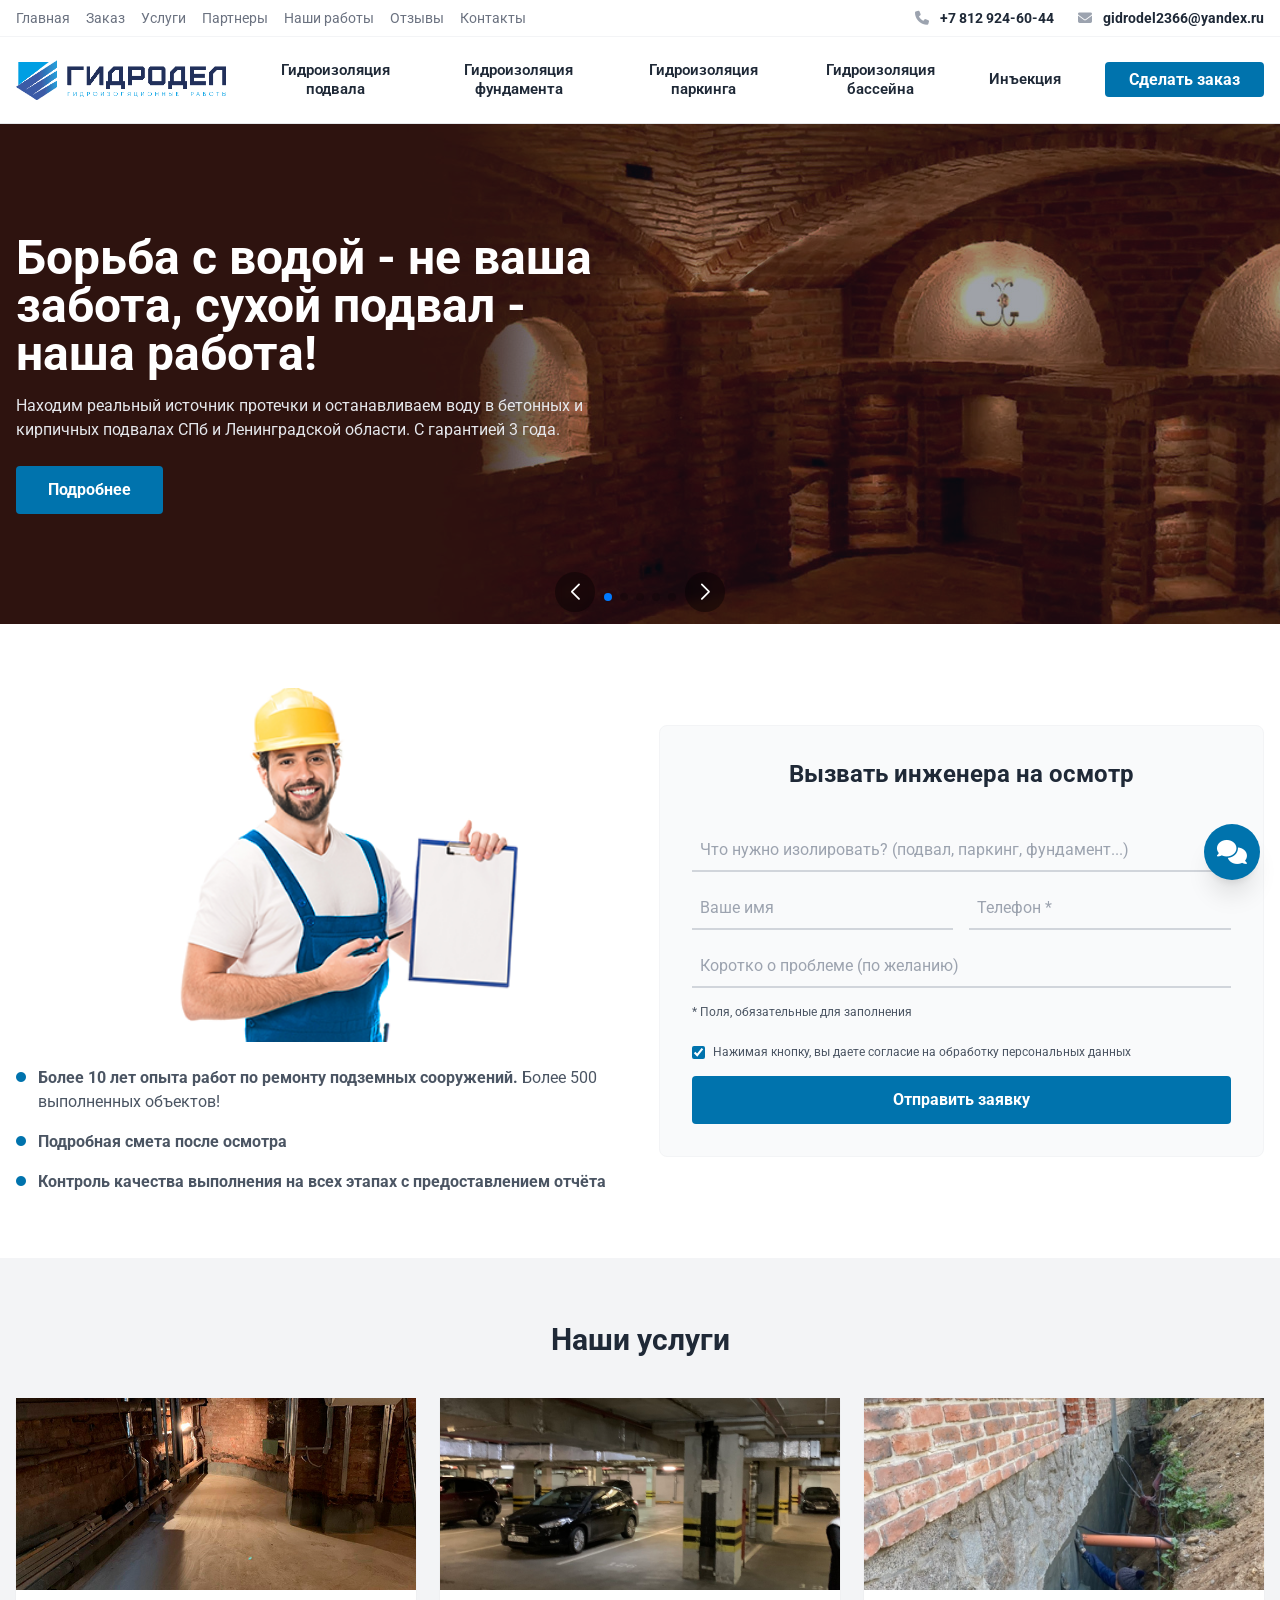
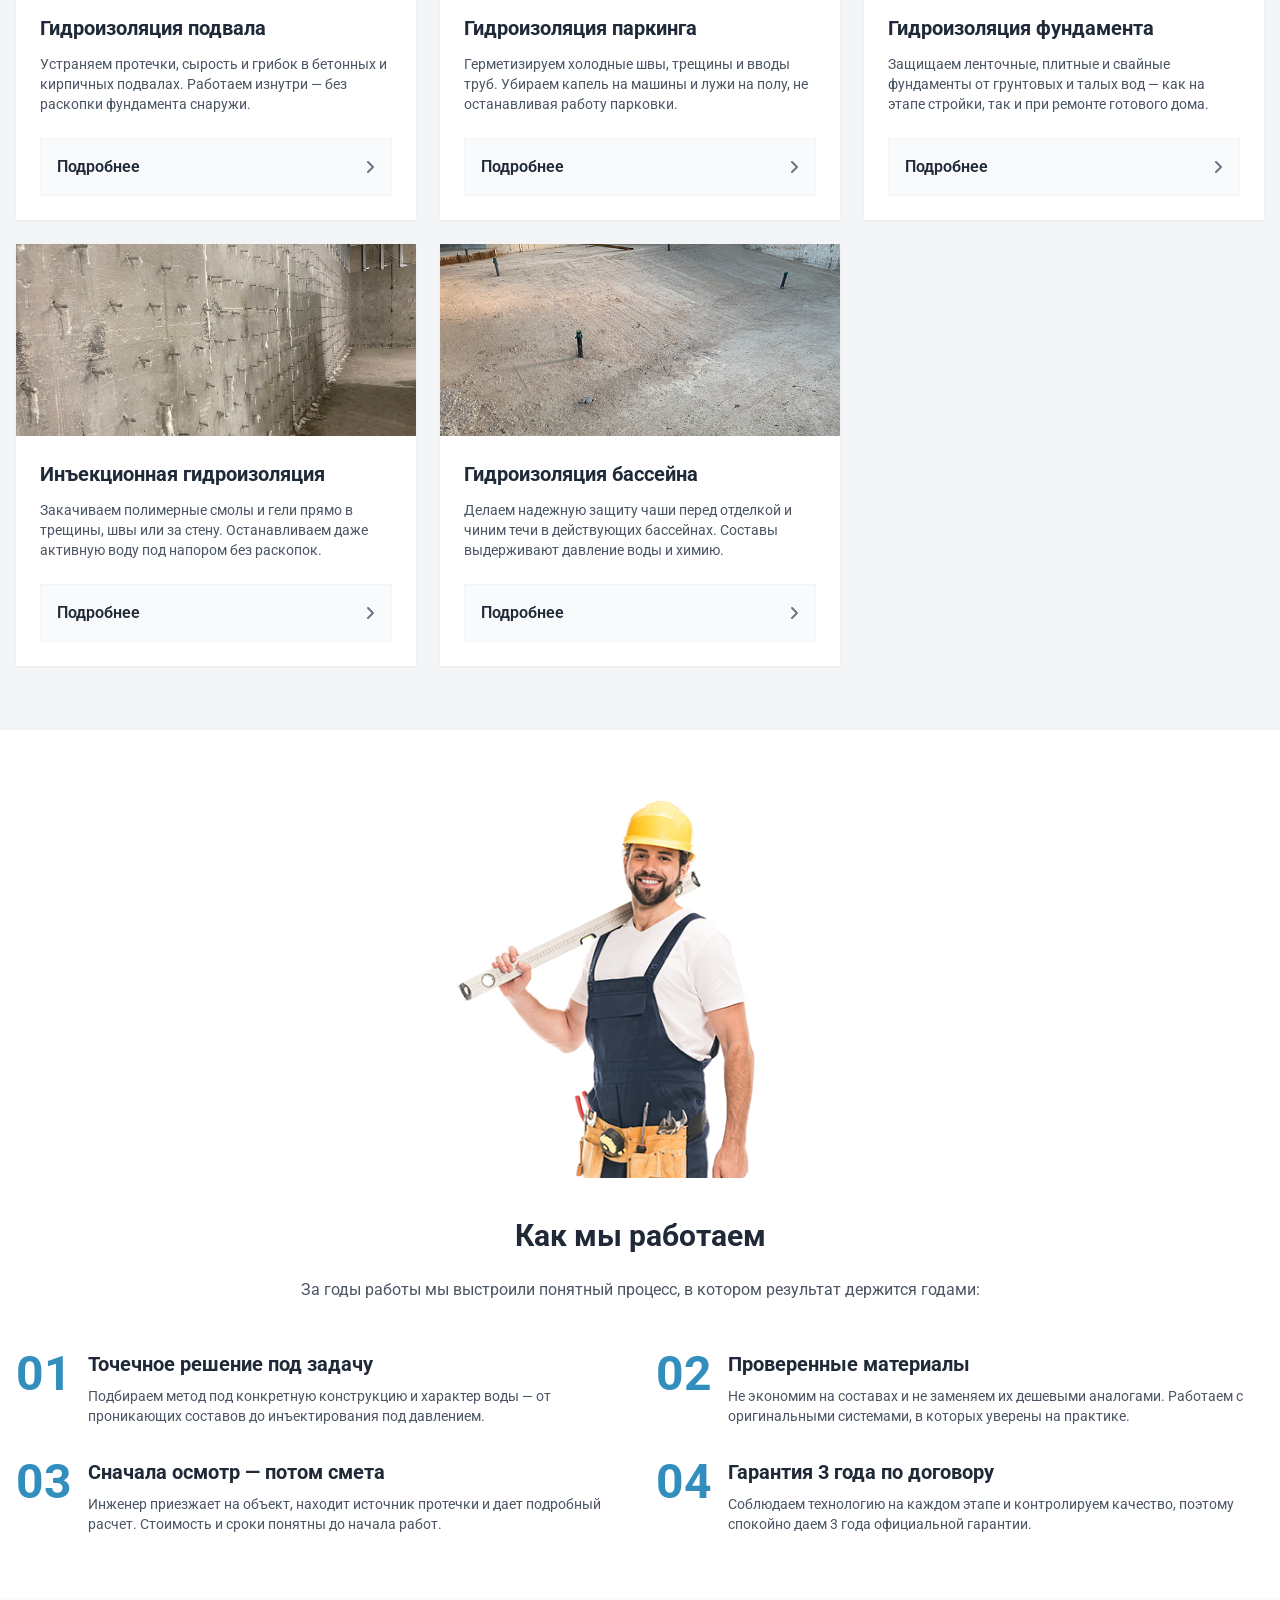
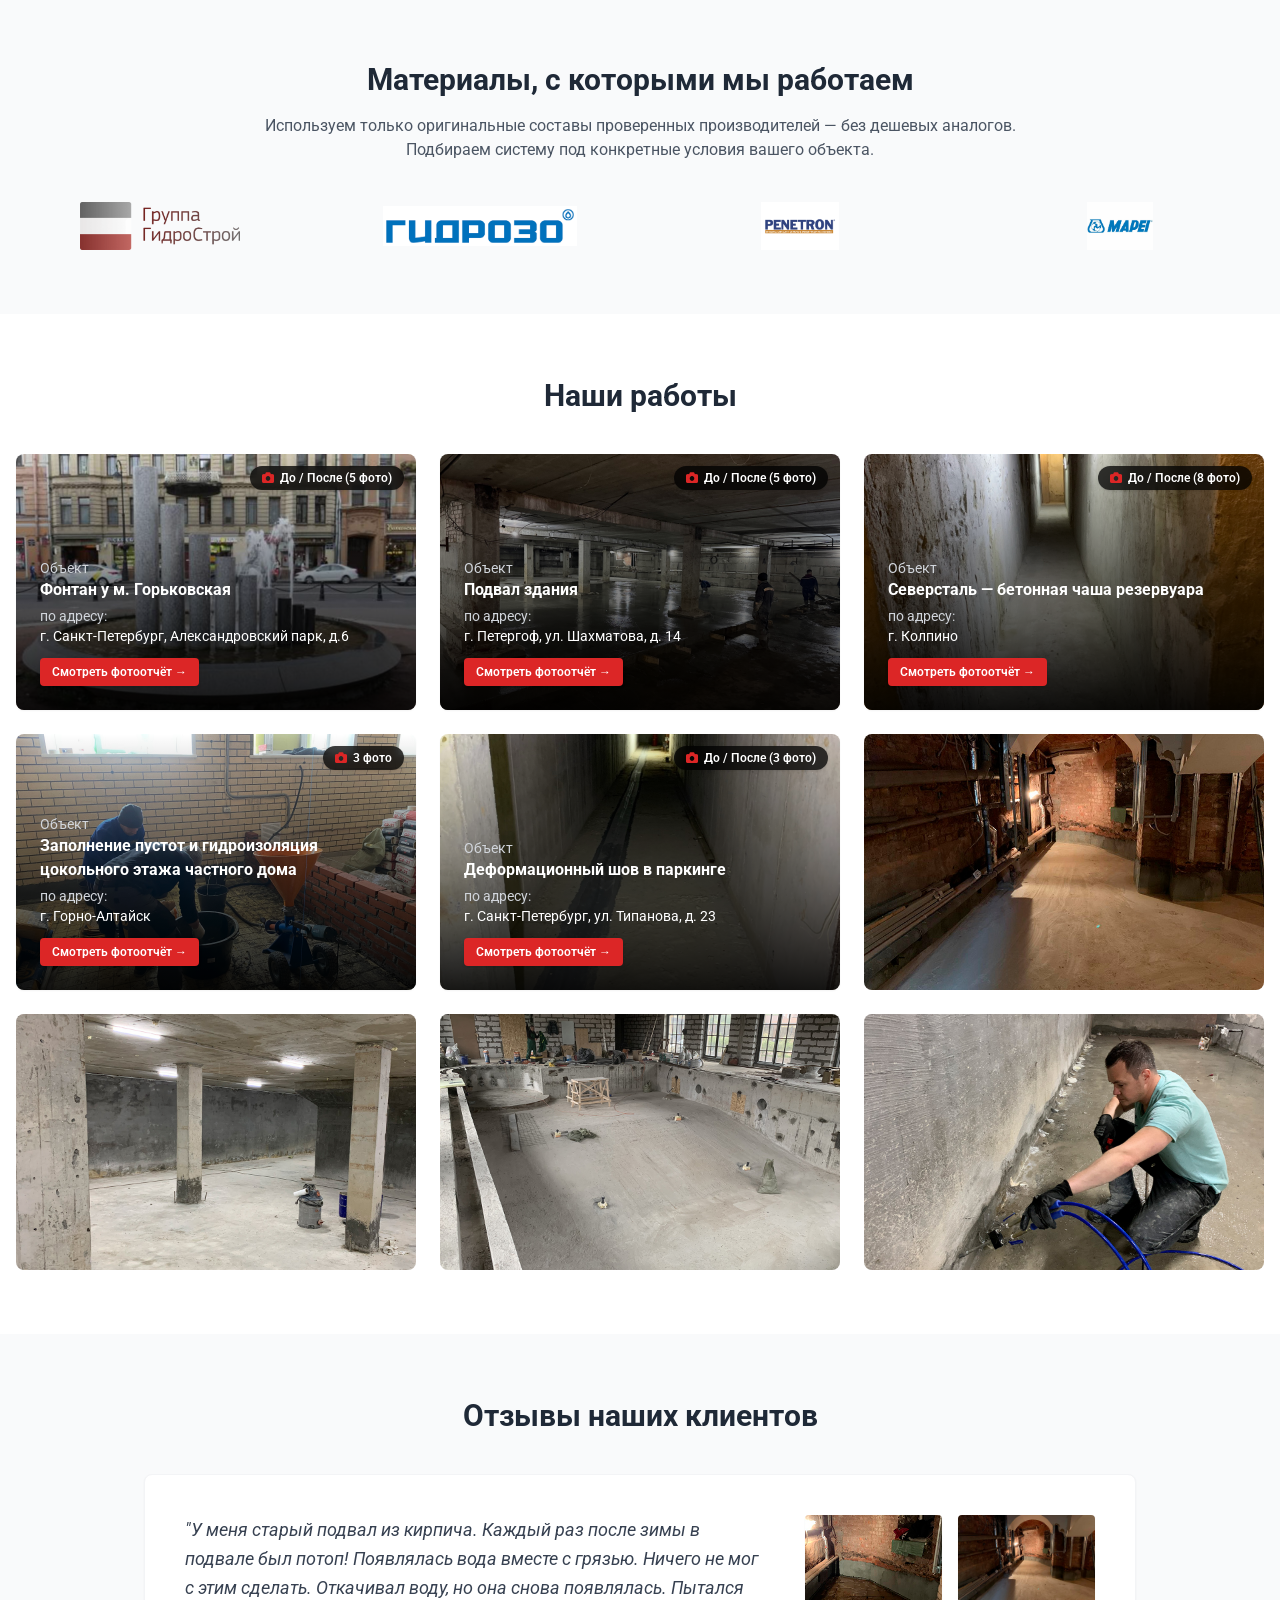
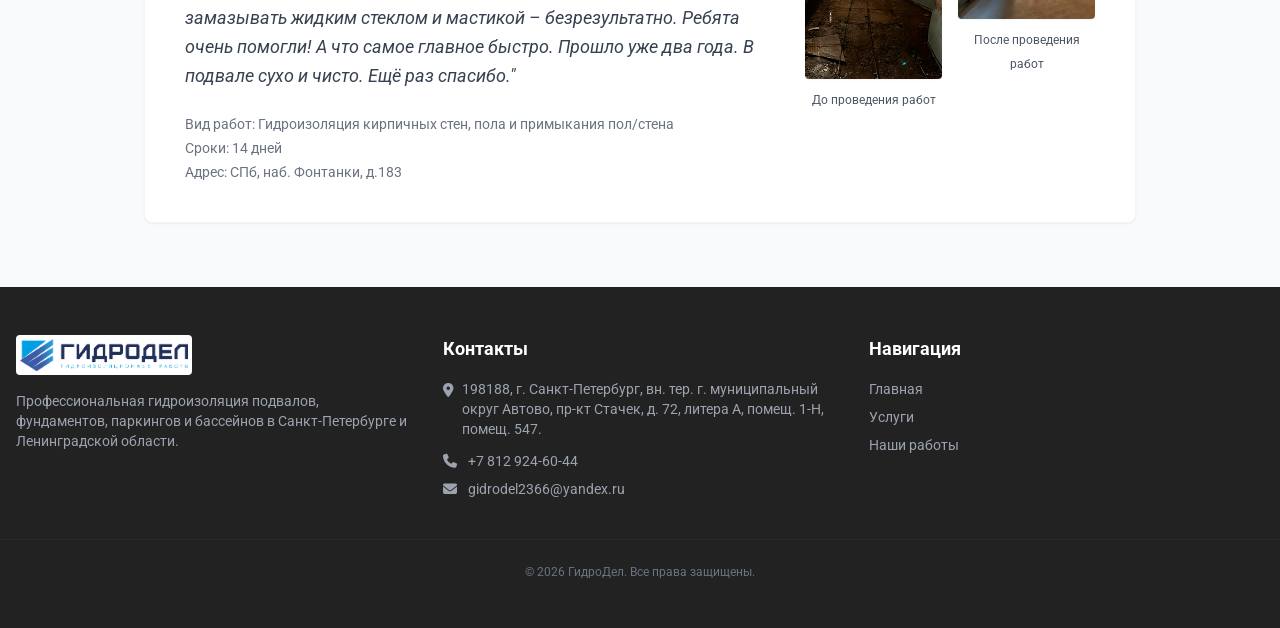
==== index.html @ 9df62751 "Добавлена плавающая кнопка связи (Позвонить, Telegram, MAX) на все страницы" ====
<!DOCTYPE html>
<html lang="ru" class="scroll-smooth">
<head>
<meta charset="UTF-8">
<meta name="viewport" content="width=device-width, initial-scale=1.0">
<title>Гидроизоляция подвала, бассейна, фундамента, паркинга в СПб | ГидроДел</title>
<meta name="description" content="Профессиональная гидроизоляция в Санкт-Петербурге и Ленинградской области: подвалы, фундамент, паркинг, бассейны, инъектирование. Гарантия 3 года. Выезд инженера на объект. Звоните: +7 812 924-60-44">
<link rel="canonical" href="https://gidrodel.ru/">
<meta property="og:type" content="website">
<meta property="og:locale" content="ru_RU">
<meta property="og:site_name" content="ГидроДел">
<meta property="og:title" content="Гидроизоляция в Санкт-Петербурге и ЛО | ГидроДел">
<meta property="og:description" content="Гидроизоляция подвалов, фундаментов, паркингов и бассейнов в СПб и ЛО. Гарантия 3 года. Выезд инженера на объект.">
<meta property="og:url" content="https://gidrodel.ru/">
<meta property="og:image" content="https://gidrodel.ru/img/banner1.jpg">
<link rel="icon" type="image/png" href="img/imglogo.png">
<link rel="preconnect" href="https://fonts.googleapis.com">
<link rel="preconnect" href="https://fonts.gstatic.com" crossorigin>
<link href="https://fonts.googleapis.com/css2?family=Roboto:wght@300;400;500;700&display=swap" rel="stylesheet" media="print" onload="this.media='all'">
<link rel="stylesheet" href="https://cdnjs.cloudflare.com/ajax/libs/font-awesome/6.4.0/css/all.min.css" media="print" onload="this.media='all'">
<link rel="stylesheet" href="https://cdn.jsdelivr.net/npm/swiper@11/swiper-bundle.min.css" media="print" onload="this.media='all'">
<noscript>
<link href="https://fonts.googleapis.com/css2?family=Roboto:wght@300;400;500;700&display=swap" rel="stylesheet">
<link rel="stylesheet" href="https://cdnjs.cloudflare.com/ajax/libs/font-awesome/6.4.0/css/all.min.css">
<link rel="stylesheet" href="https://cdn.jsdelivr.net/npm/swiper@11/swiper-bundle.min.css">
</noscript>
<link rel="stylesheet" href="tailwind.min.css">
<link rel="stylesheet" href="style.css">
<script type="application/ld+json">
{
  "@context": "https://schema.org",
  "@type": "HomeAndConstructionBusiness",
  "name": "ГидроДел",
  "url": "https://gidrodel.ru/",
  "logo": "https://gidrodel.ru/img/imglogo.png",
  "image": "https://gidrodel.ru/img/banner1.jpg",
  "telephone": "+78129246044",
  "email": "gidrodel2366@yandex.ru",
  "priceRange": "от 990 ₽/пог.м",
  "address": {
    "@type": "PostalAddress",
    "postalCode": "198188",
    "addressLocality": "Санкт-Петербург",
    "streetAddress": "пр-кт Стачек, д. 72, литера А, помещ. 1-Н, помещ. 547",
    "addressCountry": "RU"
  },
  "areaServed": ["Санкт-Петербург", "Ленинградская область"]
}
</script>
</head>
<body class="font-sans text-gray-800 bg-white">
<!-- ШАПКА -->
<header class="bg-white border-b border-gray-200 hidden md:block">
<div class="max-w-7xl mx-auto px-4 py-2 flex justify-between items-center text-sm border-b border-gray-100">
<nav class="flex gap-4 text-gray-500">
<a href="#s1" class="hover:text-brand-blue">Главная</a>
<a href="#s2" class="hover:text-brand-blue">Заказ</a>
<a href="#s3" class="hover:text-brand-blue">Услуги</a>
<a href="#s6" class="hover:text-brand-blue">Партнеры</a>
<a href="#s7" class="hover:text-brand-blue">Наши работы</a>
<a href="#s8" class="hover:text-brand-blue">Отзывы</a>
<a href="#contacts" class="hover:text-brand-blue">Контакты</a>
</nav>
<div class="flex gap-6 items-center whitespace-nowrap">
<a href="tel:+78129246044" class="font-bold hover:text-brand-blue"><i class="fa-solid fa-phone text-gray-400 mr-2"></i> +7 812 924-60-44</a>
<a href="mailto:gidrodel2366@yandex.ru" class="font-bold text-gray-800 hover:text-brand-blue"><i class="fa-solid fa-envelope text-gray-400 mr-2"></i> gidrodel2366@yandex.ru</a>
</div>
</div>
<!-- Нижняя часть шапки (Логотип + Меню + Кнопка) -->
<div class="max-w-7xl mx-auto px-4 py-4 flex justify-between items-center gap-4">
<!-- Логотип -->
<a href="index.html" class="flex-shrink-0"><img src="img/imglogo.png" alt="ГидроДел" width="825" height="157" class="h-10 w-auto"></a>
<!-- Меню услуг -->
<div class="flex items-center justify-center gap-2 lg:gap-4 flex-grow px-4">
<a href="podval.html" class="hover:text-brand-blue hover:bg-gray-50 text-gray-800 text-[15px] font-semibold px-3 py-2 rounded-lg text-center leading-tight transition-colors">Гидроизоляция
подвала</a>
<a href="fundament.html" class="hover:text-brand-blue hover:bg-gray-50 text-gray-800 text-[15px] font-semibold px-3 py-2 rounded-lg text-center leading-tight transition-colors">Гидроизоляция
фундамента</a>
<a href="parking.html" class="hover:text-brand-blue hover:bg-gray-50 text-gray-800 text-[15px] font-semibold px-3 py-2 rounded-lg text-center leading-tight transition-colors">Гидроизоляция
паркинга</a>
<a href="basseyn.html" class="hover:text-brand-blue hover:bg-gray-50 text-gray-800 text-[15px] font-semibold px-3 py-2 rounded-lg text-center leading-tight transition-colors">Гидроизоляция
бассейна</a>
<a href="inekciya.html" class="hover:text-brand-blue hover:bg-gray-50 text-gray-800 text-[15px] font-semibold px-3 py-2 rounded-lg text-center leading-tight transition-colors">Инъекция</a>
</div>
<!-- Кнопка Сделать заказ -->
<div class="flex-shrink-0">
<a href="#s2" class="bg-brand-blue hover:bg-blue-600 text-white font-bold py-2 px-6 rounded transition-colors whitespace-nowrap">Сделать заказ</a>
</div>
</div>
</header>
<!-- Мобильная шапка -->
<header class="bg-white p-4 flex justify-between items-center md:hidden border-b border-gray-200 sticky top-0 z-50">
<button id="mobile-menu-btn" type="button" aria-label="Открыть меню" class="text-2xl text-brand-blue"><i class="fa-solid fa-bars"></i></button>
<a href="index.html"><img src="img/imglogo.png" alt="ГидроДел" width="825" height="157" class="h-8 w-auto"></a>
<a href="tel:+78129246044" aria-label="Позвонить +7 812 924-60-44" class="text-brand-blue text-xl"><i class="fa-solid fa-phone"></i></a>
</header>
<!-- ВЫПАДАЮЩЕЕ МОБИЛЬНОЕ МЕНЮ (ОВЕРЛЕЙ) -->
<div id="mobile-menu" class="fixed inset-0 bg-brand-blue z-[100] hidden flex-col p-6 text-white overflow-y-auto">
<div class="flex justify-between items-center mb-10">
<button id="close-menu-btn" type="button" aria-label="Закрыть меню" class="text-3xl"><i class="fa-solid fa-xmark"></i></button>
<a href="index.html"><img src="img/imglogo.png" alt="ГидроДел" width="825" height="157" class="h-8 w-auto bg-white p-1 rounded"></a>
<a href="tel:+78129246044" class="text-sm font-bold"><i class="fa-solid fa-phone mr-1"></i> +7 812 924-60-44</a>
</div>
<nav class="flex flex-col gap-6 text-xl font-light">
<a href="#s1" class="hover:font-bold transition-all">Главная</a>
<a href="#s2" class="hover:font-bold transition-all">Заказать услугу</a>
<a href="#s3" class="hover:font-bold transition-all">Услуги</a>
<a href="#s6" class="hover:font-bold transition-all">Партнеры</a>
<a href="#s7" class="hover:font-bold transition-all">Наши работы</a>
<a href="#s8" class="hover:font-bold transition-all">Отзывы</a>
<a href="#contacts" class="hover:font-bold transition-all">Контакты</a>
<a href="inekciya.html" class="hover:font-bold transition-all mt-4 border-t border-white/30 pt-4">Инъекция</a>
</nav>
</div>
<!-- s1: ГЛАВНЫЙ ЭКРАН (Слайдер) -->
<section id="s1" class="relative h-[400px] md:h-[500px] bg-gray-900">
<div class="swiper mySwiper w-full h-full">
<div class="swiper-wrapper">
<!-- Слайд 1 (Единственный H1) -->
<div class="swiper-slide relative flex items-center">
<img src="img/banner1.jpg" alt="Гидроизоляция подвала в Санкт-Петербурге" fetchpriority="high" width="1320" height="500" class="absolute inset-0 w-full h-full object-cover opacity-60">
<div class="relative z-10 max-w-7xl mx-auto px-4 w-full">
<div class="max-w-xl text-white">
<h1 class="text-3xl md:text-5xl font-bold mb-4 leading-tight">Борьба с водой - не ваша забота, сухой подвал - наша работа!</h1>
<p class="text-sm md:text-base text-gray-200 mb-6">Находим реальный источник протечки и останавливаем воду в бетонных и кирпичных подвалах СПб и Ленинградской области. С гарантией 3 года.</p>
<a href="podval.html" class="inline-block bg-brand-blue hover:bg-blue-600 text-white font-bold py-3 px-8 rounded transition-colors">Подробнее</a>
</div>
</div>
</div>
<!-- Слайд 2 (H2) -->
<div class="swiper-slide relative flex items-center">
<img src="img/banner2.jpg" alt="Гидроизоляция фундамента" loading="lazy" width="1320" height="500" class="absolute inset-0 w-full h-full object-cover opacity-60">
<div class="relative z-10 max-w-7xl mx-auto px-4 w-full">
<div class="max-w-xl text-white">
<h2 class="text-3xl md:text-5xl font-bold mb-4 leading-tight">Защита фундамента от грунтовых и талых вод</h2>
<p class="text-sm md:text-base text-gray-200 mb-6">Останавливаем капиллярный подсос и разрушение бетона на этапе строительства и в уже готовых домах.</p>
<a href="fundament.html" class="inline-block bg-brand-blue hover:bg-blue-600 text-white font-bold py-3 px-8 rounded transition-colors">Подробнее</a>
</div>
</div>
</div>
<!-- Слайд 3 (H2) -->
<div class="swiper-slide relative flex items-center">
<img src="img/banner3.jpg" alt="Гидроизоляция паркинга" loading="lazy" width="1320" height="500" class="absolute inset-0 w-full h-full object-cover opacity-60">
<div class="relative z-10 max-w-7xl mx-auto px-4 w-full">
<div class="max-w-xl text-white">
<h2 class="text-3xl md:text-5xl font-bold mb-4 leading-tight">Сухой паркинг без течей и закрытия проезда</h2>
<p class="text-sm md:text-base text-gray-200 mb-6">Ремонт деформационных швов, трещин и вводов коммуникаций изнутри.</p>
<a href="parking.html" class="inline-block bg-brand-blue hover:bg-blue-600 text-white font-bold py-3 px-8 rounded transition-colors">Подробнее</a>
</div>
</div>
</div>
<!-- Слайд 4 (H2) -->
<div class="swiper-slide relative flex items-center">
<img src="img/banner4.jpg" alt="Гидроизоляция бассейна" loading="lazy" width="1320" height="500" class="absolute inset-0 w-full h-full object-cover opacity-60">
<div class="relative z-10 max-w-7xl mx-auto px-4 w-full">
<div class="max-w-xl text-white">
<h2 class="text-3xl md:text-5xl font-bold mb-4 leading-tight">Надежная гидроизоляция чаши бассейна</h2>
<p class="text-sm md:text-base text-gray-200 mb-6">Делаем герметичную чашу до укладки плитки и устраняем протечки в действующих бассейнах. Составы держат давление воды и не боятся химии.</p>
<a href="basseyn.html" class="inline-block bg-brand-blue hover:bg-blue-600 text-white font-bold py-3 px-8 rounded transition-colors">Подробнее</a>
</div>
</div>
</div>
<!-- Слайд 5 (H2) -->
<div class="swiper-slide relative flex items-center">
<img src="img/banner5.jpg" alt="Инъекционная гидроизоляция" loading="lazy" width="1320" height="500" class="absolute inset-0 w-full h-full object-cover opacity-60">
<div class="relative z-10 max-w-7xl mx-auto px-4 w-full">
<div class="max-w-xl text-white">
<h2 class="text-3xl md:text-5xl font-bold mb-4 leading-tight">Инъектирование — без раскопок и демонтажа</h2>
<p class="text-sm md:text-base text-gray-200 mb-6">Останавливаем даже активные напорные течи изнутри помещения. Отмостка, плитка и участок вокруг дома остаются нетронутыми.</p>
<a href="inekciya.html" class="inline-block bg-brand-blue hover:bg-blue-600 text-white font-bold py-3 px-8 rounded transition-colors">Подробнее</a>
</div>
</div>
</div>
</div>
<!-- Точки навигации (пагинация) -->
<div class="swiper-pagination !bottom-4"></div>
<!-- Стрелки навигации -->
<div class="swiper-button-prev"></div>
<div class="swiper-button-next"></div>
</div>
</section>
<!-- s2: СТАТЬ КЛИЕНТОМ + ФОРМА -->
<section id="s2" class="py-16 bg-white">
<div class="max-w-7xl mx-auto px-4">
<h2 class="sr-only">Преимущества работы с ГидроДел и форма вызова инженера</h2>
<div class="flex flex-col lg:flex-row gap-10 items-center">
<div class="w-full lg:w-1/2">
<img src="img/rabotnik.png" alt="Специалист по гидроизоляции" fetchpriority="high" width="383" height="303" class="w-full max-w-md mx-auto mb-6">
<ul class="space-y-4 text-gray-600">
<li class="flex items-start gap-3"><i class="fa-solid fa-circle text-brand-blue text-[10px] mt-1.5"></i> <span><strong>Более 10 лет опыта работ по ремонту подземных сооружений.</strong> Более 500 выполненных объектов!</span></li>
<li class="flex items-start gap-3"><i class="fa-solid fa-circle text-brand-blue text-[10px] mt-1.5"></i> <span><strong>Подробная смета после осмотра</strong></span></li>
<li class="flex items-start gap-3"><i class="fa-solid fa-circle text-brand-blue text-[10px] mt-1.5"></i> <span><strong>Контроль качества выполнения на всех этапах с предоставлением отчёта</strong></span></li>
</ul>
</div>
<div class="w-full lg:w-1/2 bg-gray-50 p-8 rounded-lg border border-gray-100">
<h3 class="text-2xl font-bold mb-6 text-center">Вызвать инженера на осмотр</h3>
<form action="send.php" method="POST" class="space-y-4">
<input type="text" name="website" style="display:none" tabindex="-1" autocomplete="off">
<input type="text" name="work_type" placeholder="Что нужно изолировать? (подвал, паркинг, фундамент...)" class="w-full border-b-2 border-gray-300 bg-transparent p-2 focus:outline-none focus:border-brand-blue">
<div class="grid grid-cols-1 md:grid-cols-2 gap-4">
<input type="text" name="name" placeholder="Ваше имя" class="w-full border-b-2 border-gray-300 bg-transparent p-2 focus:outline-none focus:border-brand-blue">
<input type="tel" name="phone" placeholder="Телефон *" required class="w-full border-b-2 border-gray-300 bg-transparent p-2 focus:outline-none focus:border-brand-blue">
</div>
<input type="text" name="details" placeholder="Коротко о проблеме (по желанию)" class="w-full border-b-2 border-gray-300 bg-transparent p-2 focus:outline-none focus:border-brand-blue">
<p class="text-xs text-gray-600">* Поля, обязательные для заполнения</p>
<label class="flex items-start gap-2 text-xs text-gray-600 cursor-pointer pt-2">
<input type="checkbox" required checked class="mt-0.5 accent-brand-blue">
<span>Нажимая кнопку, вы даете согласие на обработку персональных данных</span>
</label>
<button type="submit" class="bg-brand-blue text-white font-bold py-3 px-8 rounded w-full hover:bg-blue-600 transition-colors mt-4">Отправить заявку</button>
</form>
</div>
</div>
</div>
</section>
<!-- s3: НАШИ УСЛУГИ -->
<section id="s3" class="py-16 bg-gray-100">
<div class="max-w-7xl mx-auto px-4">
<h2 class="text-3xl font-bold text-center mb-10">Наши услуги</h2>
<div class="grid grid-cols-1 md:grid-cols-2 lg:grid-cols-3 gap-6">
<!-- Карточка 1 -->
<div class="bg-white shadow-sm flex flex-col">
<div class="h-48 overflow-hidden"><img src="img/podval.jpg" alt="Гидроизоляция подвала" width="659" height="500" loading="lazy" class="w-full h-full object-cover"></div>
<div class="p-6 flex-grow flex flex-col">
<h3 class="text-xl font-bold mb-3">Гидроизоляция подвала</h3>
<p class="text-gray-600 text-sm mb-6 flex-grow">Устраняем протечки, сырость и грибок в бетонных и кирпичных подвалах. Работаем изнутри — без раскопки фундамента снаружи.</p>
<a href="podval.html" class="flex justify-between items-center bg-gray-50 p-4 border border-gray-100 hover:bg-gray-100 transition-colors font-semibold">
<span>Подробнее</span><i class="fa-solid fa-angle-right text-gray-500"></i>
</a>
</div>
</div>
<!-- Карточка 2 -->
<div class="bg-white shadow-sm flex flex-col">
<div class="h-48 overflow-hidden"><img src="img/parking.jpg" alt="Гидроизоляция паркинга" width="1920" height="2560" loading="lazy" class="w-full h-full object-cover"></div>
<div class="p-6 flex-grow flex flex-col">
<h3 class="text-xl font-bold mb-3">Гидроизоляция паркинга</h3>
<p class="text-gray-600 text-sm mb-6 flex-grow">Герметизируем холодные швы, трещины и вводы труб. Убираем капель на машины и лужи на полу, не останавливая работу парковки.</p>
<a href="parking.html" class="flex justify-between items-center bg-gray-50 p-4 border border-gray-100 hover:bg-gray-100 transition-colors font-semibold">
<span>Подробнее</span><i class="fa-solid fa-angle-right text-gray-500"></i>
</a>
</div>
</div>
<!-- Карточка 3 -->
<div class="bg-white shadow-sm flex flex-col">
<div class="h-48 overflow-hidden"><img src="img/fundament1.jpg" alt="Гидроизоляция фундамента" width="960" height="1280" loading="lazy" class="w-full h-full object-cover"></div>
<div class="p-6 flex-grow flex flex-col">
<h3 class="text-xl font-bold mb-3">Гидроизоляция фундамента</h3>
<p class="text-gray-600 text-sm mb-6 flex-grow">Защищаем ленточные, плитные и свайные фундаменты от грунтовых и талых вод — как на этапе стройки, так и при ремонте готового дома.</p>
<a href="fundament.html" class="flex justify-between items-center bg-gray-50 p-4 border border-gray-100 hover:bg-gray-100 transition-colors font-semibold">
<span>Подробнее</span><i class="fa-solid fa-angle-right text-gray-500"></i>
</a>
</div>
</div>
<!-- Карточка 4 -->
<div class="bg-white shadow-sm flex flex-col">
<div class="h-48 overflow-hidden"><img src="img/inekciya.jpg" alt="Инъекционная гидроизоляция" width="2560" height="1920" loading="lazy" class="w-full h-full object-cover"></div>
<div class="p-6 flex-grow flex flex-col">
<h3 class="text-xl font-bold mb-3">Инъекционная гидроизоляция</h3>
<p class="text-gray-600 text-sm mb-6 flex-grow">Закачиваем полимерные смолы и гели прямо в трещины, швы или за стену. Останавливаем даже активную воду под напором без раскопок.</p>
<a href="inekciya.html" class="flex justify-between items-center bg-gray-50 p-4 border border-gray-100 hover:bg-gray-100 transition-colors font-semibold">
<span>Подробнее</span><i class="fa-solid fa-angle-right text-gray-500"></i>
</a>
</div>
</div>
<!-- Карточка 5 -->
<div class="bg-white shadow-sm flex flex-col">
<div class="h-48 overflow-hidden"><img src="img/bass.jpg" alt="Гидроизоляция бассейна" width="659" height="500" loading="lazy" class="w-full h-full object-cover"></div>
<div class="p-6 flex-grow flex flex-col">
<h3 class="text-xl font-bold mb-3">Гидроизоляция бассейна</h3>
<p class="text-gray-600 text-sm mb-6 flex-grow">Делаем надежную защиту чаши перед отделкой и чиним течи в действующих бассейнах. Составы выдерживают давление воды и химию.</p>
<a href="basseyn.html" class="flex justify-between items-center bg-gray-50 p-4 border border-gray-100 hover:bg-gray-100 transition-colors font-semibold">
<span>Подробнее</span><i class="fa-solid fa-angle-right text-gray-500"></i>
</a>
</div>
</div>
</div>
</div>
</section>
<!-- s5: КАК МЫ РАБОТАЕМ -->
<section id="s5" class="py-16 bg-white">
<div class="max-w-7xl mx-auto px-4">
<div class="w-full h-64 md:h-96 mb-10 rounded-lg overflow-hidden relative">
<img src="img/rabotnik2.png" alt="Мастер за работой" width="493" height="413" class="w-full h-full object-contain" loading="lazy">
</div>
<h2 class="text-3xl font-bold text-center mb-6">Как мы работаем</h2>
<p class="text-center text-gray-600 max-w-3xl mx-auto mb-12">За годы работы мы выстроили понятный процесс, в котором результат держится годами:</p>
<div class="grid grid-cols-1 md:grid-cols-2 gap-8">
<div class="flex gap-4">
<div class="text-brand-blue text-5xl font-bold opacity-80">01</div>
<div>
<h3 class="text-xl font-bold mb-2">Точечное решение под задачу</h3>
<p class="text-gray-600 text-sm">Подбираем метод под конкретную конструкцию и характер воды — от проникающих составов до инъектирования под давлением.</p>
</div>
</div>
<div class="flex gap-4">
<div class="text-brand-blue text-5xl font-bold opacity-80">02</div>
<div>
<h3 class="text-xl font-bold mb-2">Проверенные материалы</h3>
<p class="text-gray-600 text-sm">Не экономим на составах и не заменяем их дешевыми аналогами. Работаем с оригинальными системами, в которых уверены на практике.</p>
</div>
</div>
<div class="flex gap-4">
<div class="text-brand-blue text-5xl font-bold opacity-80">03</div>
<div>
<h3 class="text-xl font-bold mb-2">Сначала осмотр — потом смета</h3>
<p class="text-gray-600 text-sm">Инженер приезжает на объект, находит источник протечки и дает подробный расчет. Стоимость и сроки понятны до начала работ.</p>
</div>
</div>
<div class="flex gap-4">
<div class="text-brand-blue text-5xl font-bold opacity-80">04</div>
<div>
<h3 class="text-xl font-bold mb-2">Гарантия 3 года по договору</h3>
<p class="text-gray-600 text-sm">Соблюдаем технологию на каждом этапе и контролируем качество, поэтому спокойно даем 3 года официальной гарантии.</p>
</div>
</div>
</div>
</div>
</section>
<!-- s6: ПАРТНЕРЫ -->
<section id="s6" class="py-16 bg-gray-50">
<div class="max-w-7xl mx-auto px-4 text-center">
<h2 class="text-3xl font-bold mb-4">Материалы, с которыми мы работаем</h2>
<p class="text-gray-600 max-w-3xl mx-auto mb-10">Используем только оригинальные составы проверенных производителей — без дешевых аналогов. Подбираем систему под конкретные условия вашего объекта.</p>
<div class="grid grid-cols-2 md:grid-cols-4 gap-8 items-center justify-items-center">
<img src="img/partner1.png" alt="Группа ГидроСтрой" width="1069" height="319" class="h-12 w-auto object-contain" loading="lazy">
<img src="img/partner2.png" alt="Penetron" width="1075" height="222" class="h-10 w-auto object-contain" loading="lazy">
<img src="img/partner3.png" alt="Mapei" width="972" height="594" class="h-12 w-auto object-contain" loading="lazy">
<img src="img/partner4.png" alt="ГидРОЗО" width="839" height="606" class="h-12 w-auto object-contain" loading="lazy">
</div>
</div>
</section>
<!-- s7: НАШИ РАБОТЫ -->
<section id="s7" class="py-16 bg-white">
<div class="max-w-7xl mx-auto px-4">
<h2 class="text-3xl font-bold text-center mb-10">Наши работы</h2>
<div class="grid grid-cols-1 sm:grid-cols-2 md:grid-cols-3 gap-6">
<!-- Работа 1: Фонтан у м. Горьковская (До / После) -->
<div onclick="openWorkModal('fontan')" class="relative group h-64 rounded-lg overflow-hidden cursor-pointer shadow-sm hover:shadow-xl transition-all">
<img src="img/fontan.jpg" alt="Фонтан у м. Горьковская — гидроизоляция" width="1200" height="956" loading="lazy" class="absolute inset-0 w-full h-full object-cover">
<span class="absolute top-3 right-3 z-10 bg-black/75 backdrop-blur-sm text-white text-xs font-semibold px-3 py-1 rounded-full flex items-center gap-1.5 shadow">
<i class="fa-solid fa-camera text-brand-red"></i> До / После (5 фото)
</span>
<div class="absolute inset-0 bg-gradient-to-t from-black/90 via-black/45 to-transparent flex flex-col justify-end p-6 text-white">
<p class="text-sm text-gray-300">Объект</p>
<p class="font-bold mb-1">Фонтан у м. Горьковская</p>
<p class="text-sm text-gray-300">по адресу:</p>
<p class="text-sm mb-3">г. Санкт-Петербург, Александровский парк, д.6</p>
<span class="inline-flex items-center gap-1.5 text-xs font-semibold text-white bg-brand-red group-hover:bg-red-700 px-3 py-1.5 rounded w-fit transition-colors shadow">
Смотреть фотоотчёт &rarr;
</span>
</div>
</div>
<!-- Работа 2: Петергоф, Шахматова 14 (До / После) -->
<div onclick="openWorkModal('petergof')" class="relative group h-64 rounded-lg overflow-hidden cursor-pointer shadow-sm hover:shadow-xl transition-all">
<img src="img/shahmatpo.jpg" alt="Подвал здания в Петергофе на ул. Шахматова 14" width="1600" height="1200" loading="lazy" class="absolute inset-0 w-full h-full object-cover">
<span class="absolute top-3 right-3 z-10 bg-black/75 backdrop-blur-sm text-white text-xs font-semibold px-3 py-1 rounded-full flex items-center gap-1.5 shadow">
<i class="fa-solid fa-camera text-brand-red"></i> До / После (5 фото)
</span>
<div class="absolute inset-0 bg-gradient-to-t from-black/90 via-black/45 to-transparent flex flex-col justify-end p-6 text-white">
<p class="text-sm text-gray-300">Объект</p>
<p class="font-bold mb-1">Подвал здания</p>
<p class="text-sm text-gray-300">по адресу:</p>
<p class="text-sm mb-3">г. Петергоф, ул. Шахматова, д. 14</p>
<span class="inline-flex items-center gap-1.5 text-xs font-semibold text-white bg-brand-red group-hover:bg-red-700 px-3 py-1.5 rounded w-fit transition-colors shadow">
Смотреть фотоотчёт &rarr;
</span>
</div>
</div>
<!-- Работа 3: Колпино, Северсталь (До / После) -->
<div onclick="openWorkModal('kolpino')" class="relative group h-64 rounded-lg overflow-hidden cursor-pointer shadow-sm hover:shadow-xl transition-all">
<img src="img/kolppo.jpg" alt="Гидроизоляция чаши резервуара Северсталь в Колпино" width="1600" height="1200" loading="lazy" class="absolute inset-0 w-full h-full object-cover">
<span class="absolute top-3 right-3 z-10 bg-black/75 backdrop-blur-sm text-white text-xs font-semibold px-3 py-1 rounded-full flex items-center gap-1.5 shadow">
<i class="fa-solid fa-camera text-brand-red"></i> До / После (8 фото)
</span>
<div class="absolute inset-0 bg-gradient-to-t from-black/90 via-black/45 to-transparent flex flex-col justify-end p-6 text-white">
<p class="text-sm text-gray-300">Объект</p>
<p class="font-bold mb-1">Северсталь — бетонная чаша резервуара</p>
<p class="text-sm text-gray-300">по адресу:</p>
<p class="text-sm mb-3">г. Колпино</p>
<span class="inline-flex items-center gap-1.5 text-xs font-semibold text-white bg-brand-red group-hover:bg-red-700 px-3 py-1.5 rounded w-fit transition-colors shadow">
Смотреть фотоотчёт &rarr;
</span>
</div>
</div>
<!-- Работа 4: Горно-Алтайск (фото работ) -->
<div onclick="openWorkModal('altai')" class="relative group h-64 rounded-lg overflow-hidden cursor-pointer shadow-sm hover:shadow-xl transition-all">
<img src="img/altai2.jpg" alt="Заполнение пустот и гидроизоляция цокольного этажа в Горно-Алтайске" width="1600" height="1200" loading="lazy" class="absolute inset-0 w-full h-full object-cover">
<span class="absolute top-3 right-3 z-10 bg-black/75 backdrop-blur-sm text-white text-xs font-semibold px-3 py-1 rounded-full flex items-center gap-1.5 shadow">
<i class="fa-solid fa-camera text-brand-red"></i> 3 фото
</span>
<div class="absolute inset-0 bg-gradient-to-t from-black/90 via-black/45 to-transparent flex flex-col justify-end p-6 text-white">
<p class="text-sm text-gray-300">Объект</p>
<p class="font-bold mb-1">Заполнение пустот и гидроизоляция цокольного этажа частного дома</p>
<p class="text-sm text-gray-300">по адресу:</p>
<p class="text-sm mb-3">г. Горно-Алтайск</p>
<span class="inline-flex items-center gap-1.5 text-xs font-semibold text-white bg-brand-red group-hover:bg-red-700 px-3 py-1.5 rounded w-fit transition-colors shadow">
Смотреть фотоотчёт &rarr;
</span>
</div>
</div>
<!-- Работа 5: Типанова 23 (До / После) -->
<div onclick="openWorkModal('tipanova')" class="relative group h-64 rounded-lg overflow-hidden cursor-pointer shadow-sm hover:shadow-xl transition-all">
<img src="img/tipanpo.jpg" alt="Деформационный шов в паркинге на ул. Типанова 23" width="1600" height="1200" loading="lazy" class="absolute inset-0 w-full h-full object-cover">
<span class="absolute top-3 right-3 z-10 bg-black/75 backdrop-blur-sm text-white text-xs font-semibold px-3 py-1 rounded-full flex items-center gap-1.5 shadow">
<i class="fa-solid fa-camera text-brand-red"></i> До / После (3 фото)
</span>
<div class="absolute inset-0 bg-gradient-to-t from-black/90 via-black/45 to-transparent flex flex-col justify-end p-6 text-white">
<p class="text-sm text-gray-300">Объект</p>
<p class="font-bold mb-1">Деформационный шов в паркинге</p>
<p class="text-sm text-gray-300">по адресу:</p>
<p class="text-sm mb-3">г. Санкт-Петербург, ул. Типанова, д. 23</p>
<span class="inline-flex items-center gap-1.5 text-xs font-semibold text-white bg-brand-red group-hover:bg-red-700 px-3 py-1.5 rounded w-fit transition-colors shadow">
Смотреть фотоотчёт &rarr;
</span>
</div>
</div>
<!-- Работа 6: Подвал дома, наб. Фонтанки -->
<div class="relative group h-64 rounded-lg overflow-hidden">
<img src="img/podval.jpg" alt="Гидроизоляция подвала дома на набережной Фонтанки" width="659" height="500" loading="lazy" class="absolute inset-0 w-full h-full object-cover">
<div class="absolute inset-0 bg-gradient-to-t from-black/85 via-black/40 to-transparent md:bg-black/60 md:opacity-0 md:group-hover:opacity-100 transition-opacity flex flex-col justify-end p-6 text-white">
<p class="text-sm text-gray-300">Объект</p>
<p class="font-bold mb-2">Подвал дома</p>
<p class="text-sm text-gray-300">по адресу:</p>
<p class="text-sm">г. Санкт-Петербург, набережная Фонтанки</p>
</div>
</div>
<!-- Работа 7: Цокольный этаж под бассейном, Всеволожск -->
<div class="relative group h-64 rounded-lg overflow-hidden">
<img src="img/cokol.jpg" alt="Гидроизоляция цокольного этажа под бассейном во Всеволожске" width="1200" height="956" loading="lazy" class="absolute inset-0 w-full h-full object-cover">
<div class="absolute inset-0 bg-gradient-to-t from-black/85 via-black/40 to-transparent md:bg-black/60 md:opacity-0 md:group-hover:opacity-100 transition-opacity flex flex-col justify-end p-6 text-white">
<p class="text-sm text-gray-300">Объект</p>
<p class="font-bold mb-2">Цокольный этаж под бассейном</p>
<p class="text-sm text-gray-300">по адресу:</p>
<p class="text-sm">г. Всеволожск, Румболовский бульвар</p>
</div>
</div>
<!-- Работа 8: Бассейн, Всеволожск -->
<div class="relative group h-64 rounded-lg overflow-hidden">
<img src="img/bassrum.jpg" alt="Гидроизоляция бассейна во Всеволожске" width="1200" height="956" loading="lazy" class="absolute inset-0 w-full h-full object-cover">
<div class="absolute inset-0 bg-gradient-to-t from-black/85 via-black/40 to-transparent md:bg-black/60 md:opacity-0 md:group-hover:opacity-100 transition-opacity flex flex-col justify-end p-6 text-white">
<p class="text-sm text-gray-300">Объект</p>
<p class="font-bold mb-2">Бассейн</p>
<p class="text-sm text-gray-300">по адресу:</p>
<p class="text-sm">г. Всеволожск, Румболовский бульвар</p>
</div>
</div>
<!-- Работа 9: Подвал дома, Всеволожск -->
<div class="relative group h-64 rounded-lg overflow-hidden">
<img src="img/podvalvsev.jpg" alt="Гидроизоляция подвала дома во Всеволожске" width="1200" height="956" loading="lazy" class="absolute inset-0 w-full h-full object-cover">
<div class="absolute inset-0 bg-gradient-to-t from-black/85 via-black/40 to-transparent md:bg-black/60 md:opacity-0 md:group-hover:opacity-100 transition-opacity flex flex-col justify-end p-6 text-white">
<p class="text-sm text-gray-300">Объект</p>
<p class="font-bold mb-2">Подвал дома</p>
<p class="text-sm text-gray-300">по адресу:</p>
<p class="text-sm">г. Всеволожск</p>
</div>
</div>
</div>
</div>
</section>
<!-- s8: ОТЗЫВЫ -->
<section id="s8" class="py-16 bg-gray-50">
<div class="max-w-5xl mx-auto px-4">
<h2 class="text-3xl font-bold text-center mb-10">Отзывы наших клиентов</h2>
<div class="bg-white p-6 md:p-10 rounded-lg shadow-sm border border-gray-100">
<div class="flex flex-col md:flex-row gap-10">
<div class="w-full md:w-2/3">
<p class="text-gray-700 italic mb-6 text-lg leading-relaxed">"У меня старый подвал из кирпича. Каждый раз после зимы в подвале был потоп! Появлялась вода вместе с грязью. Ничего не мог с этим сделать. Откачивал воду, но она снова появлялась. Пытался замазывать жидким стеклом и мастикой – безрезультатно. Ребята очень помогли! А что самое главное быстро. Прошло уже два года. В подвале сухо и чисто. Ещё раз спасибо."</p>
<ul class="text-sm text-gray-500 space-y-1">
<li>Вид работ: Гидроизоляция кирпичных стен, пола и примыкания пол/стена</li>
<li>Сроки: 14 дней</li>
<li>Адрес: СПб, наб. Фонтанки, д.183</li>
</ul>
</div>
<div class="w-full md:w-1/3 flex gap-4">
<div class="w-1/2 text-center">
<img src="img/podvaldo.jpg" alt="Подвал до гидроизоляции" width="250" height="300" class="w-full h-auto object-cover rounded mb-2 shadow-sm" loading="lazy">
<span class="text-xs text-gray-600">До проведения работ</span>
</div>
<div class="w-1/2 text-center">
<img src="img/podval.jpg" alt="Подвал после гидроизоляции" width="659" height="500" class="w-full h-auto object-cover rounded mb-2 shadow-sm" loading="lazy">
<span class="text-xs text-gray-600">После проведения работ</span>
</div>
</div>
</div>
</div>
</div>
</section>
<!-- ПОДВАЛ (FOOTER) -->
<footer id="contacts" class="bg-brand-dark text-white py-12">
<div class="max-w-7xl mx-auto px-4 grid grid-cols-1 md:grid-cols-3 gap-8">
<div>
<img src="img/imglogo.png" alt="ГидроДел" width="825" height="157" loading="lazy" class="h-10 w-auto bg-white p-1 rounded mb-4">
<p class="text-gray-400 text-sm">Профессиональная гидроизоляция подвалов, фундаментов, паркингов и бассейнов в Санкт-Петербурге и Ленинградской области.</p>
</div>
<div>
<h4 class="font-bold text-lg mb-4">Контакты</h4>
<p class="text-gray-400 text-sm mb-3 flex items-start">
<i class="fa-solid fa-location-dot mr-2 mt-1"></i>
<span>198188, г. Санкт-Петербург, вн. тер. г. муниципальный округ Автово, пр-кт Стачек, д. 72, литера А, помещ. 1-Н, помещ. 547.</span>
</p>
<p class="text-gray-400 text-sm mb-2"><i class="fa-solid fa-phone mr-2"></i> <a href="tel:+78129246044" class="hover:text-white">+7 812 924-60-44</a></p>
<p class="text-gray-400 text-sm"><i class="fa-solid fa-envelope mr-2"></i> <a href="mailto:gidrodel2366@yandex.ru" class="hover:text-white">gidrodel2366@yandex.ru</a></p>
</div>
<div>
<h4 class="font-bold text-lg mb-4">Навигация</h4>
<ul class="text-gray-400 text-sm space-y-2">
<li><a href="#s1" class="hover:text-white">Главная</a></li>
<li><a href="#s3" class="hover:text-white">Услуги</a></li>
<li><a href="#s7" class="hover:text-white">Наши работы</a></li>
</ul>
</div>
</div>
<div class="text-center text-gray-500 text-xs mt-10 border-t border-gray-800 pt-6">
&copy; 2026 ГидроДел. Все права защищены.
</div>
</footer>
<!-- МОДАЛЬНОЕ ОКНО ГАЛЕРЕИ РАБОТ (ДО / ПОСЛЕ) -->
<div id="work-modal" class="fixed inset-0 z-50 hidden items-center justify-center bg-black/85 backdrop-blur-sm p-3 md:p-6" onclick="if(event.target === this) closeWorkModal()">
<div class="bg-gray-900 text-white rounded-xl max-w-4xl w-full overflow-hidden shadow-2xl border border-gray-700 flex flex-col max-h-[92vh]">
<!-- Шапка модального окна -->
<div class="flex items-start justify-between p-4 md:px-6 border-b border-gray-800">
<div>
<p id="work-modal-address" class="text-xs md:text-sm text-gray-400 mb-0.5"></p>
<h3 id="work-modal-title" class="text-base md:text-xl font-bold leading-snug"></h3>
</div>
<button onclick="closeWorkModal()" class="text-gray-400 hover:text-white text-2xl leading-none p-1 ml-4" aria-label="Закрыть">
<i class="fa-solid fa-xmark"></i>
</button>
</div>
<!-- Основное фото со стрелками и плашкой ДО / ПОСЛЕ -->
<div class="relative bg-black flex items-center justify-center flex-1 min-h-[260px] md:min-h-[460px] max-h-[65vh] select-none overflow-hidden" id="work-modal-stage">
<span id="work-modal-badge" class="absolute top-3 left-3 md:top-4 md:left-4 z-10 text-xs md:text-sm font-bold px-3 py-1.5 rounded-md shadow-lg uppercase tracking-wide"></span>
<span id="work-modal-counter" class="absolute top-3 right-3 md:top-4 md:right-4 z-10 bg-black/70 text-gray-200 text-xs px-2.5 py-1 rounded"></span>
<button onclick="prevWorkPhoto()" class="absolute left-2 md:left-4 z-10 w-10 h-10 md:w-11 md:h-11 rounded-full bg-black/60 hover:bg-brand-red text-white flex items-center justify-center transition-colors shadow-lg" aria-label="Предыдущее фото">
<i class="fa-solid fa-chevron-left"></i>
</button>
<img id="work-modal-img" src="" alt="Фото объекта" class="max-h-[62vh] max-w-full w-auto h-auto object-contain transition-opacity duration-200">
<button onclick="nextWorkPhoto()" class="absolute right-2 md:right-4 z-10 w-10 h-10 md:w-11 md:h-11 rounded-full bg-black/60 hover:bg-brand-red text-white flex items-center justify-center transition-colors shadow-lg" aria-label="Следующее фото">
<i class="fa-solid fa-chevron-right"></i>
</button>
</div>
<!-- Миниатюры снизу -->
<div class="p-3 md:px-6 bg-gray-900 border-t border-gray-800">
<div id="work-modal-thumbs" class="flex gap-2.5 overflow-x-auto pb-1 justify-start md:justify-center"></div>
</div>
</div>
</div>
<!-- Скрипт для мобильного меню и галереи работ -->
<script>
const workProjects = {
fontan: {
title: 'Фонтан у м. Горьковская',
address: 'г. Санкт-Петербург, Александровский парк, д.6',
photos: [
{ src: 'img/fontdo.jpg', type: 'do' },
{ src: 'img/fontdo1.jpg', type: 'do' },
{ src: 'img/fontan.jpg', type: 'po' },
{ src: 'img/fontpo.jpg', type: 'po' },
{ src: 'img/fontpo4.jpg', type: 'po' }
]
},
tipanova: {
title: 'Деформационный шов в паркинге',
address: 'г. Санкт-Петербург, ул. Типанова, д. 23',
photos: [
{ src: 'img/tipando.jpg', type: 'do' },
{ src: 'img/tipanpo.jpg', type: 'po' },
{ src: 'img/tipanpo1.jpg', type: 'po' }
]
},
petergof: {
title: 'Подвал здания',
address: 'г. Петергоф, ул. Шахматова, д. 14',
photos: [
{ src: 'img/shahmatdo.jpg', type: 'do' },
{ src: 'img/shahmatdo1.jpg', type: 'do' },
{ src: 'img/shahmatpo.jpg', type: 'po' },
{ src: 'img/shahmatpo1.jpg', type: 'po' },
{ src: 'img/shahmatpo2.jpg', type: 'po' }
]
},
kolpino: {
title: 'Северсталь — бетонная чаша резервуара ямы окалины',
address: 'г. Колпино',
photos: [
{ src: 'img/kolpdo.jpg', type: 'do' },
{ src: 'img/kolpdo1.jpg', type: 'do' },
{ src: 'img/kolpdo2.jpg', type: 'do' },
{ src: 'img/kolpdo3.jpg', type: 'do' },
{ src: 'img/kolppo.jpg', type: 'po' },
{ src: 'img/kolppo1.jpg', type: 'po' },
{ src: 'img/kolppo2.jpg', type: 'po' },
{ src: 'img/kolppo3.jpg', type: 'po' }
]
},
altai: {
title: 'Заполнение пустот и устройство гидроизоляции на цокольном этаже частного дома',
address: 'г. Горно-Алтайск',
photos: [
{ src: 'img/altai2.jpg', type: '' },
{ src: 'img/altai.jpg', type: '' },
{ src: 'img/altai1.jpg', type: '' }
]
}
};

let currentWorkKey = null;
let currentPhotoIdx = 0;

function openWorkModal(key) {
const project = workProjects[key];
if (!project) return;
currentWorkKey = key;
currentPhotoIdx = 0;
document.getElementById('work-modal-title').textContent = project.title;
document.getElementById('work-modal-address').textContent = project.address;
const modal = document.getElementById('work-modal');
modal.classList.remove('hidden');
modal.classList.add('flex');
document.body.style.overflow = 'hidden';
renderWorkThumbs();
updateWorkPhoto();
}

function closeWorkModal() {
const modal = document.getElementById('work-modal');
modal.classList.add('hidden');
modal.classList.remove('flex');
document.body.style.overflow = '';
}

function renderWorkThumbs() {
const project = workProjects[currentWorkKey];
const container = document.getElementById('work-modal-thumbs');
container.innerHTML = '';
project.photos.forEach((p, idx) => {
const btn = document.createElement('button');
btn.type = 'button';
btn.onclick = () => { currentPhotoIdx = idx; updateWorkPhoto(); };
btn.className = 'relative flex-shrink-0 w-16 h-12 md:w-20 md:h-14 rounded overflow-hidden border-2 transition-all focus:outline-none';
const badgeColor = p.type === 'do' ? 'bg-red-600' : 'bg-emerald-600';
const badgeText = p.type === 'do' ? 'ДО' : 'ПОСЛЕ';
const badgeHtml = (p.type === 'do' || p.type === 'po') ? `<span class="absolute bottom-0.5 left-0.5 ${badgeColor} text-white text-[9px] font-bold px-1 rounded">${badgeText}</span>` : '';
btn.innerHTML = `<img src="${p.src}" class="w-full h-full object-cover" alt="${project.title}">${badgeHtml}`;
container.appendChild(btn);
});
}

function updateWorkPhoto() {
const project = workProjects[currentWorkKey];
if (!project) return;
const photo = project.photos[currentPhotoIdx];
const imgEl = document.getElementById('work-modal-img');
const badgeEl = document.getElementById('work-modal-badge');
const counterEl = document.getElementById('work-modal-counter');

imgEl.src = photo.src;
counterEl.textContent = `${currentPhotoIdx + 1} / ${project.photos.length}`;

if (photo.type === 'do') {
badgeEl.textContent = 'ДО ПРОВЕДЕНИЯ РАБОТ';
badgeEl.className = 'absolute top-3 left-3 md:top-4 md:left-4 z-10 text-xs md:text-sm font-bold px-3 py-1.5 rounded-md shadow-lg uppercase tracking-wide bg-red-600 text-white';
} else if (photo.type === 'po') {
badgeEl.textContent = 'ПОСЛЕ ПРОВЕДЕНИЯ РАБОТ';
badgeEl.className = 'absolute top-3 left-3 md:top-4 md:left-4 z-10 text-xs md:text-sm font-bold px-3 py-1.5 rounded-md shadow-lg uppercase tracking-wide bg-emerald-600 text-white';
} else {
badgeEl.className = 'hidden';
}

const thumbs = document.getElementById('work-modal-thumbs').children;
for (let i = 0; i < thumbs.length; i++) {
if (i === currentPhotoIdx) {
thumbs[i].classList.add('border-brand-red', 'opacity-100', 'scale-105');
thumbs[i].classList.remove('border-transparent', 'opacity-50');
} else {
thumbs[i].classList.remove('border-brand-red', 'opacity-100', 'scale-105');
thumbs[i].classList.add('border-transparent', 'opacity-50');
}
}
}

function prevWorkPhoto() {
const project = workProjects[currentWorkKey];
if (!project) return;
currentPhotoIdx = (currentPhotoIdx - 1 + project.photos.length) % project.photos.length;
updateWorkPhoto();
}

function nextWorkPhoto() {
const project = workProjects[currentWorkKey];
if (!project) return;
currentPhotoIdx = (currentPhotoIdx + 1) % project.photos.length;
updateWorkPhoto();
}

document.addEventListener('keydown', function(e) {
const modal = document.getElementById('work-modal');
if (modal.classList.contains('hidden')) return;
if (e.key === 'Escape') closeWorkModal();
if (e.key === 'ArrowLeft') prevWorkPhoto();
if (e.key === 'ArrowRight') nextWorkPhoto();
});

let touchStartX = 0;
document.getElementById('work-modal-stage').addEventListener('touchstart', function(e) {
touchStartX = e.changedTouches[0].screenX;
}, { passive: true });
document.getElementById('work-modal-stage').addEventListener('touchend', function(e) {
const diff = e.changedTouches[0].screenX - touchStartX;
if (Math.abs(diff) > 40) {
if (diff > 0) prevWorkPhoto();
else nextWorkPhoto();
}
}, { passive: true });
</script>
<!-- Скрипт для мобильного меню -->
<script>
document.addEventListener('DOMContentLoaded', function() {
const menuBtn = document.getElementById('mobile-menu-btn');
const mobileMenu = document.getElementById('mobile-menu');
const closeBtn = document.getElementById('close-menu-btn');
function openMenu() {
mobileMenu.classList.remove('hidden');
mobileMenu.classList.add('flex');
document.body.style.overflow = 'hidden';
}
function closeMenu() {
mobileMenu.classList.add('hidden');
mobileMenu.classList.remove('flex');
document.body.style.overflow = '';
}
menuBtn.addEventListener('click', openMenu);
closeBtn.addEventListener('click', closeMenu);
const mobileLinks = mobileMenu.querySelectorAll('a');
mobileLinks.forEach(link => {
link.addEventListener('click', closeMenu);
});
});
</script>
<!-- Подключение JS библиотеки Swiper -->
<script defer src="https://cdn.jsdelivr.net/npm/swiper@11/swiper-bundle.min.js"></script>
<!-- Инициализация слайдера -->
<script>
document.addEventListener('DOMContentLoaded', function() {
var swiper = new Swiper(".mySwiper", {
loop: true,
autoplay: {
delay: 4000,
disableOnInteraction: false,
},
pagination: {
el: ".swiper-pagination",
clickable: true,
},
navigation: {
nextEl: ".swiper-button-next",
prevEl: ".swiper-button-prev",
},
});
});
</script>
<!-- ПЛАВАЮЩАЯ КНОПКА СВЯЗИ -->
<div id="contact-fab" class="fixed bottom-5 right-5 z-40 flex flex-col items-end gap-2.5">
<div id="fab-menu" class="hidden flex-col items-end gap-2.5">
<!-- Вставьте вашу ссылку на MAX вместо href="#" -->
<a href="#" onclick="event.preventDefault()" aria-label="Написать в MAX" title="MAX (ссылка будет добавлена)" class="flex items-center gap-2.5 bg-white text-gray-800 border border-gray-200 pl-3.5 pr-1.5 py-1.5 rounded-full shadow-lg hover:shadow-xl transition-all">
<span class="text-xs font-semibold">MAX</span>
<span class="w-10 h-10 rounded-full bg-indigo-600 text-white flex items-center justify-center font-bold text-xs">MAX</span>
</a>
<!-- Вставьте вашу ссылку на Telegram (например, https://t.me/ваш_ник) вместо href="#" -->
<a href="#" onclick="event.preventDefault()" aria-label="Написать в Telegram" title="Telegram (ссылка будет добавлена)" class="flex items-center gap-2.5 bg-white text-gray-800 border border-gray-200 pl-3.5 pr-1.5 py-1.5 rounded-full shadow-lg hover:shadow-xl transition-all">
<span class="text-xs font-semibold">Telegram</span>
<span class="w-10 h-10 rounded-full bg-sky-500 text-white flex items-center justify-center text-lg"><i class="fa-brands fa-telegram"></i></span>
</a>
<a href="tel:+78129246044" aria-label="Позвонить +7 812 924-60-44" class="flex items-center gap-2.5 bg-white text-gray-800 border border-gray-200 pl-3.5 pr-1.5 py-1.5 rounded-full shadow-lg hover:shadow-xl transition-all">
<span class="text-xs font-semibold">Позвонить</span>
<span class="w-10 h-10 rounded-full bg-emerald-600 text-white flex items-center justify-center text-base"><i class="fa-solid fa-phone"></i></span>
</a>
</div>
<button id="fab-toggle" type="button" onclick="toggleContactFab()" aria-label="Связаться с нами" aria-expanded="false" class="w-14 h-14 rounded-full bg-brand-blue hover:bg-blue-700 text-white shadow-xl flex items-center justify-center text-2xl transition-transform hover:scale-105">
<i id="fab-icon-open" class="fa-solid fa-comments"></i>
<i id="fab-icon-close" class="fa-solid fa-xmark hidden"></i>
</button>
</div>
<script>
function toggleContactFab(forceClose) {
const menu = document.getElementById('fab-menu');
const btn = document.getElementById('fab-toggle');
const iconOpen = document.getElementById('fab-icon-open');
const iconClose = document.getElementById('fab-icon-close');
const isOpen = menu.classList.contains('flex');
const shouldOpen = forceClose ? false : !isOpen;
menu.classList.toggle('hidden', !shouldOpen);
menu.classList.toggle('flex', shouldOpen);
iconOpen.classList.toggle('hidden', shouldOpen);
iconClose.classList.toggle('hidden', !shouldOpen);
btn.setAttribute('aria-expanded', shouldOpen ? 'true' : 'false');
}
document.addEventListener('click', function(e) {
const fab = document.getElementById('contact-fab');
if (fab && !fab.contains(e.target)) toggleContactFab(true);
});
document.addEventListener('keydown', function(e) {
if (e.key === 'Escape') toggleContactFab(true);
});
</script>
</body>
</html>
---- style.css ----
body {
    -webkit-font-smoothing: antialiased;
    -moz-osx-font-smoothing: grayscale;
}

html {
    scroll-behavior: smooth;
}

/* Базовая раскладка слайдера до загрузки Swiper CSS */
.swiper {
    overflow: hidden;
    position: relative;
}
.swiper-wrapper {
    display: flex;
    width: 100%;
    height: 100%;
}
.swiper-slide {
    flex-shrink: 0;
    width: 100%;
    height: 100%;
}

/* Стили для стрелок слайдера */
.swiper-button-next, .swiper-button-prev {
    color: white !important;
    background-color: rgba(0, 0, 0, 0.4);
    width: 40px !important; 
    height: 40px !important;
    border-radius: 50%;
    backdrop-filter: blur(4px);
    transition: background-color 0.3s;
    
    /* Опускаем стрелки вниз на уровень точек */
    top: auto !important;
    bottom: 12px !important;
    margin-top: 0 !important;
}

/* Размер самой иконки стрелки внутри круга */
.swiper-button-next:after, .swiper-button-prev:after {
    font-size: 16px !important;
    font-weight: bold;
}

/* Ставим левую стрелку слева от точек */
.swiper-button-prev {
    left: auto !important;
    right: calc(50% + 45px) !important;
}

/* Ставим правую стрелку справа от точек */
.swiper-button-next {
    right: auto !important;
    left: calc(50% + 45px) !important;
}

/* При наведении мышки делаем фон темнее */
.swiper-button-next:hover, .swiper-button-prev:hover {
    background-color: rgba(0, 0, 0, 0.8);
}

/* Скрываем стрелки на мобильных телефонах, чтобы не мешали */
@media (max-width: 768px) {
    .swiper-button-next, .swiper-button-prev {
        display: none !important;
    }
}
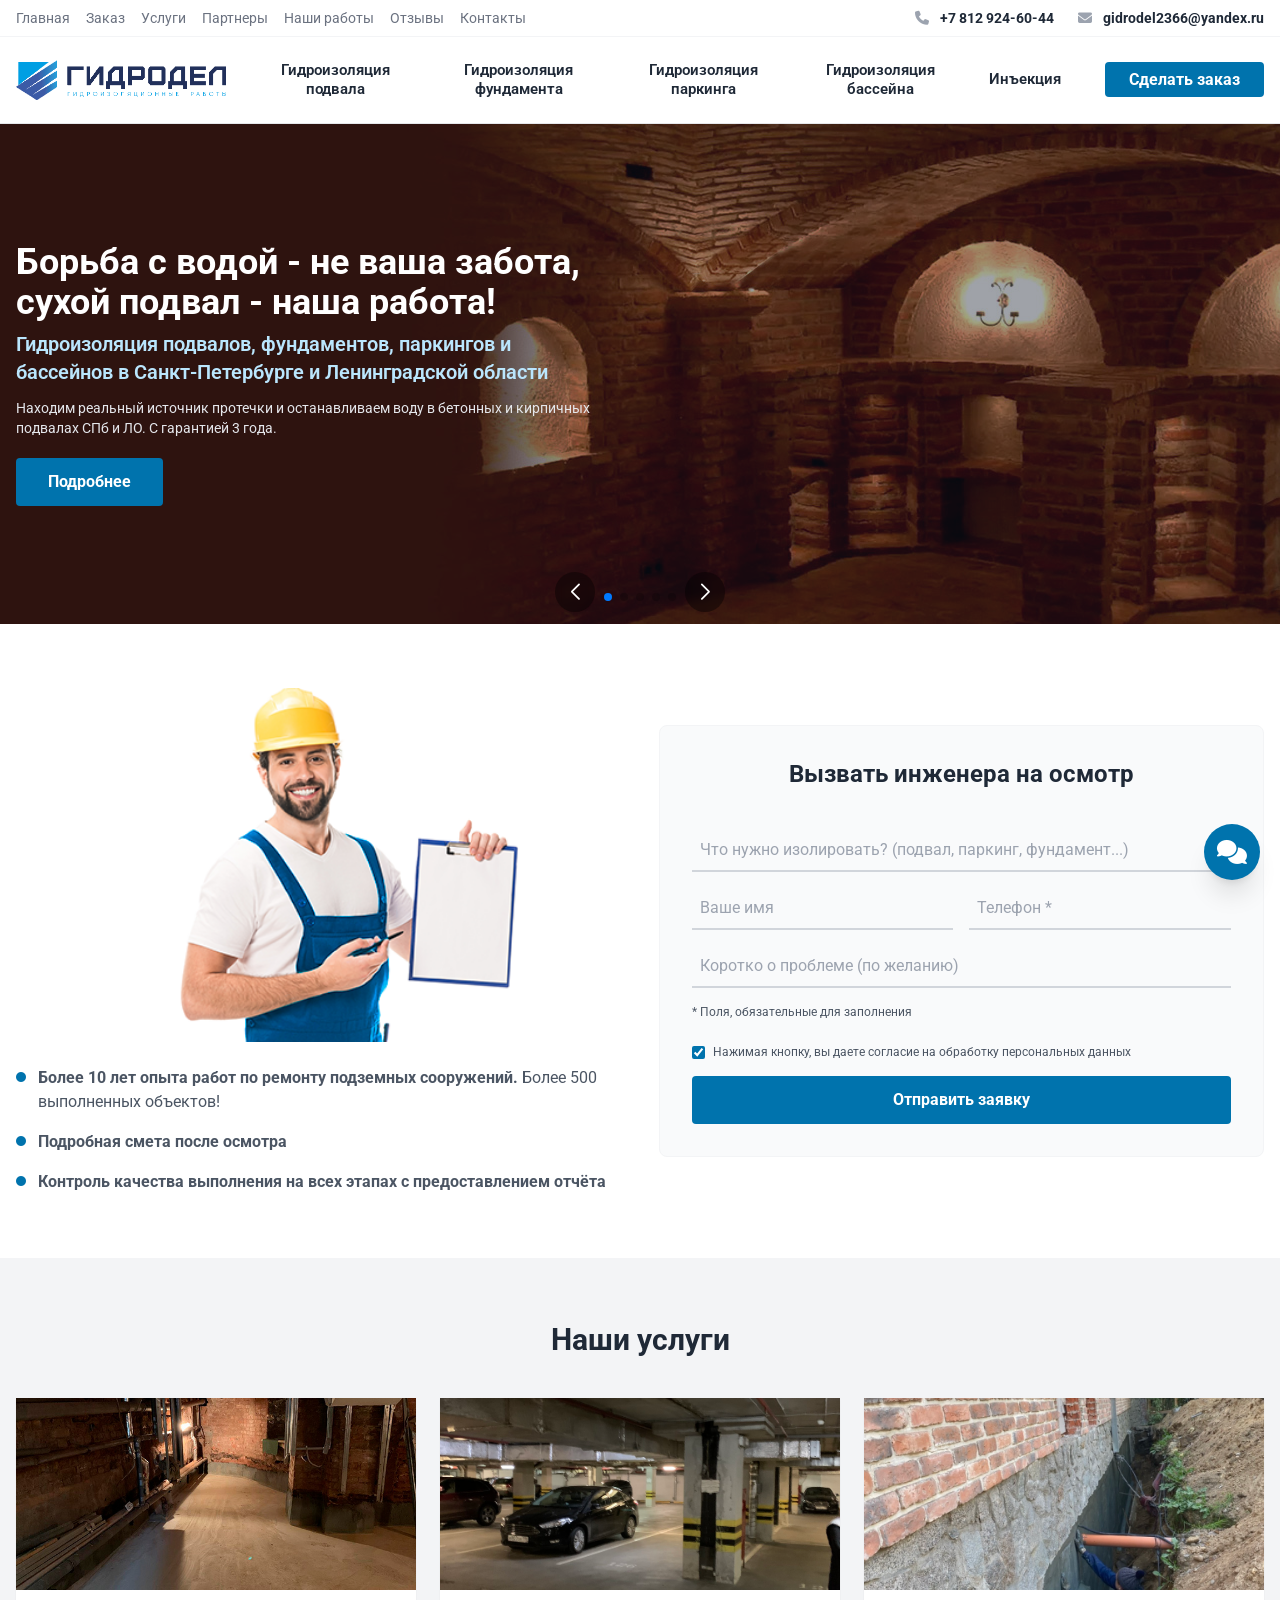
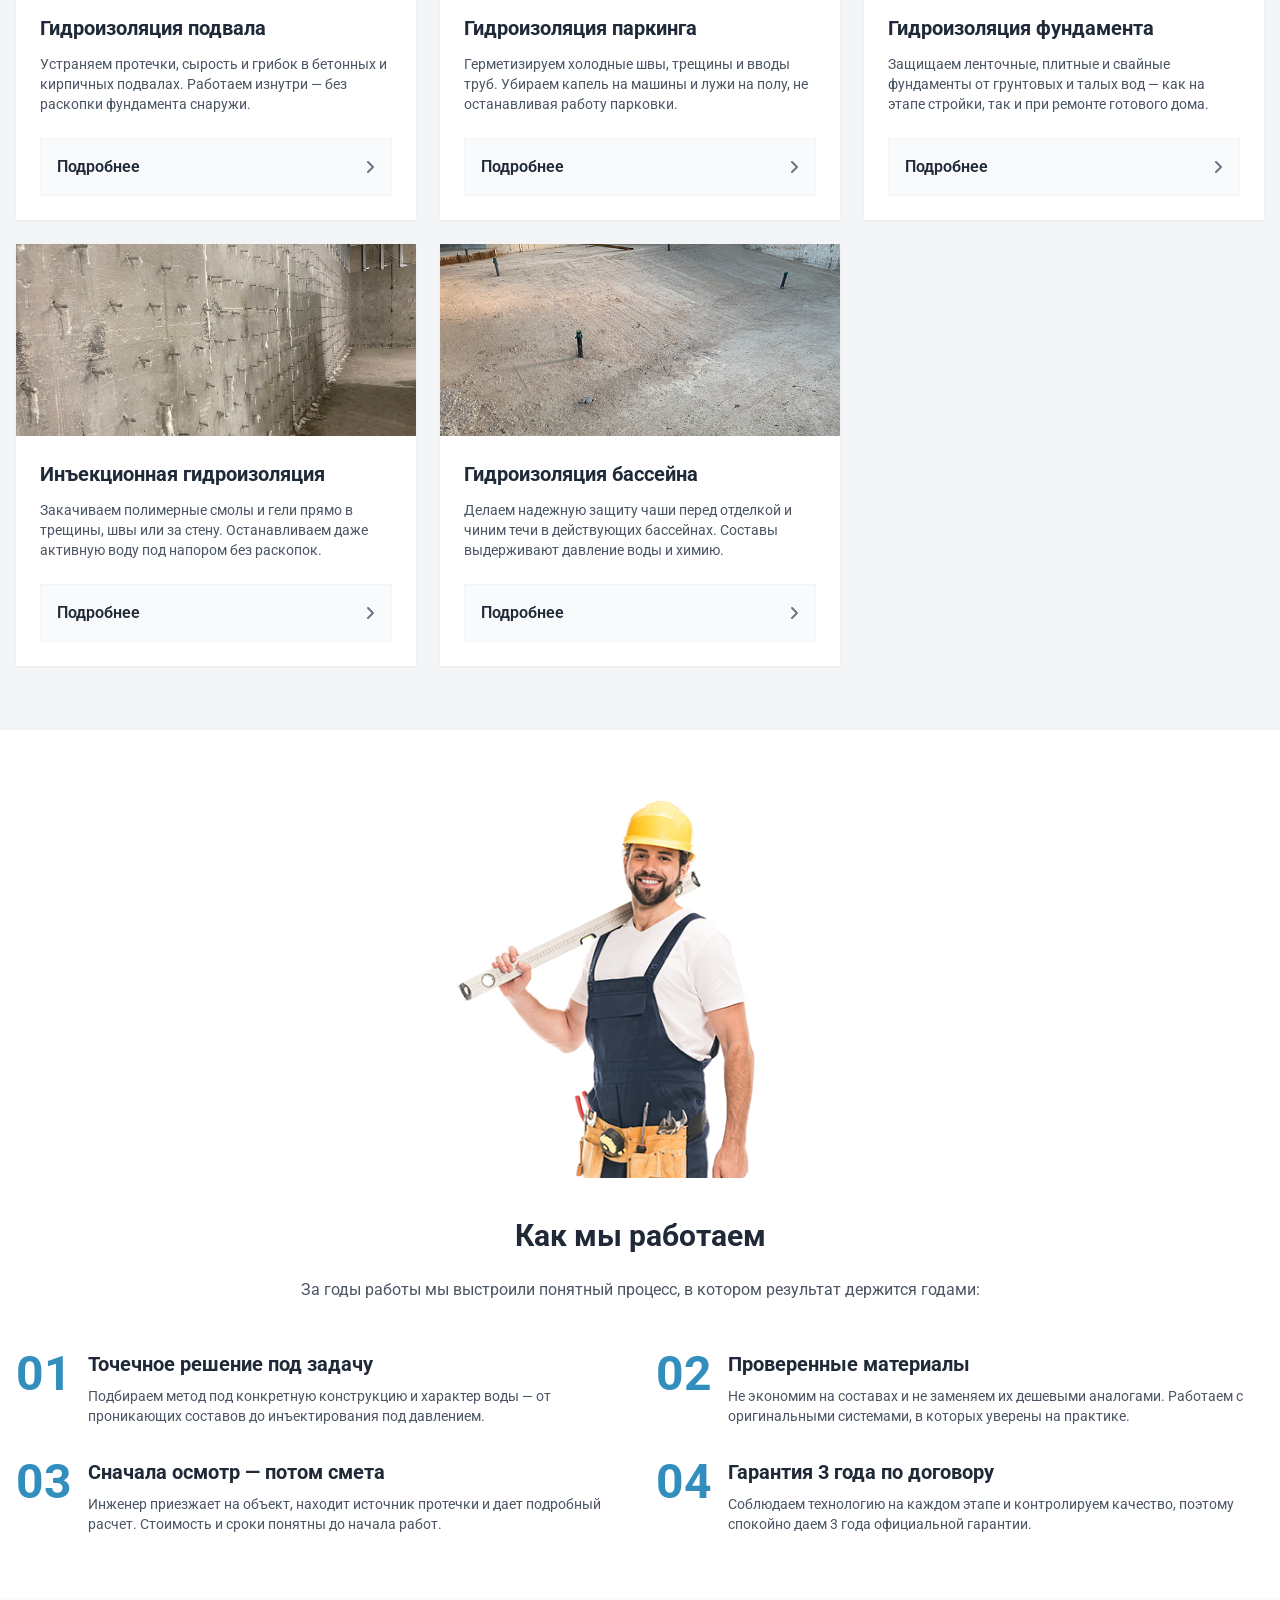
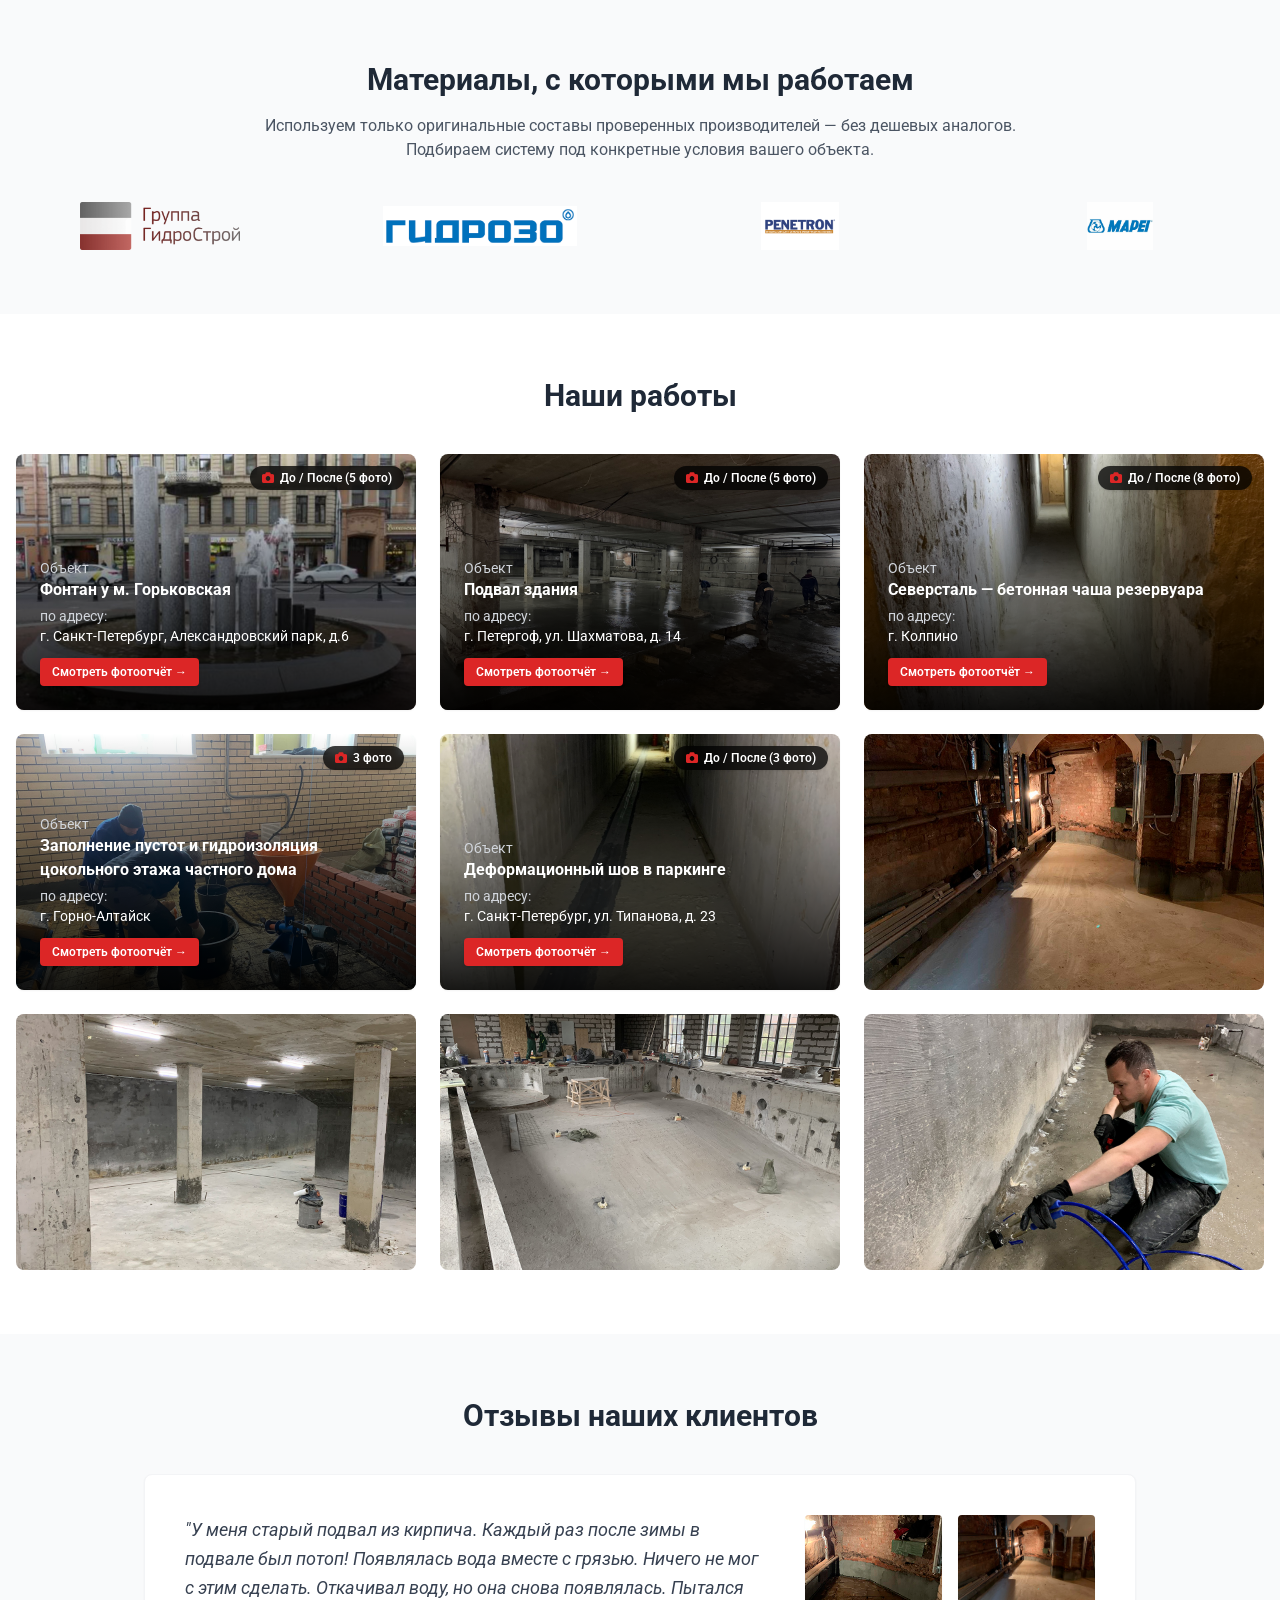
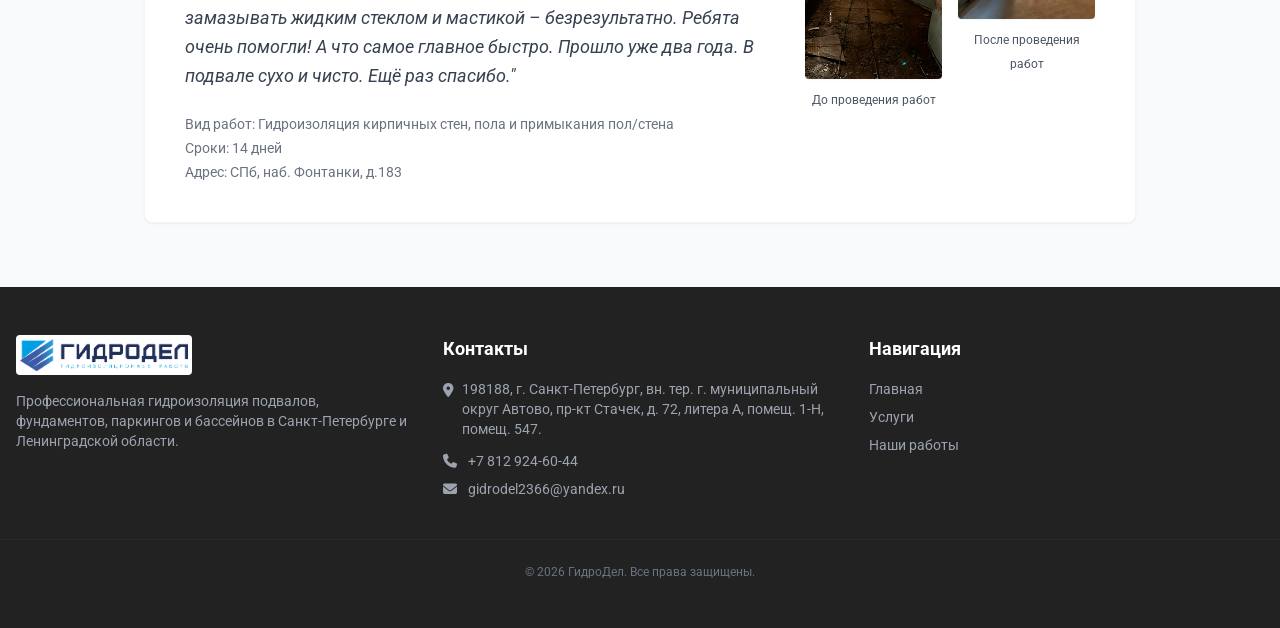
==== commit 5af51dda: "Уточнён H1 на главной под слоганом, обновлён опыт в podval.html, добавлен llms.txt" ====
--- a/index.html
+++ b/index.html
@@ -121,9 +121,10 @@
 <img src="img/banner1.jpg" alt="Гидроизоляция подвала в Санкт-Петербурге" fetchpriority="high" width="1320" height="500" class="absolute inset-0 w-full h-full object-cover opacity-60">
 <div class="relative z-10 max-w-7xl mx-auto px-4 w-full">
 <div class="max-w-xl text-white">
-<h1 class="text-3xl md:text-5xl font-bold mb-4 leading-tight">Борьба с водой - не ваша забота, сухой подвал - наша работа!</h1>
-<p class="text-sm md:text-base text-gray-200 mb-6">Находим реальный источник протечки и останавливаем воду в бетонных и кирпичных подвалах СПб и Ленинградской области. С гарантией 3 года.</p>
-<a href="podval.html" class="inline-block bg-brand-blue hover:bg-blue-600 text-white font-bold py-3 px-8 rounded transition-colors">Подробнее</a>
+<p class="text-2xl md:text-4xl font-bold mb-2 leading-tight">Борьба с водой - не ваша забота, сухой подвал - наша работа!</p>
+<h1 class="text-base md:text-xl font-semibold text-sky-200 mb-3 leading-snug">Гидроизоляция подвалов, фундаментов, паркингов и бассейнов в Санкт-Петербурге и Ленинградской области</h1>
+<p class="text-xs md:text-sm text-gray-200 mb-5">Находим реальный источник протечки и останавливаем воду в бетонных и кирпичных подвалах СПб и ЛО. С гарантией 3 года.</p>
+<a href="podval.html" class="inline-block bg-brand-blue hover:bg-blue-700 text-white font-bold py-3 px-8 rounded transition-colors">Подробнее</a>
 </div>
 </div>
 </div>
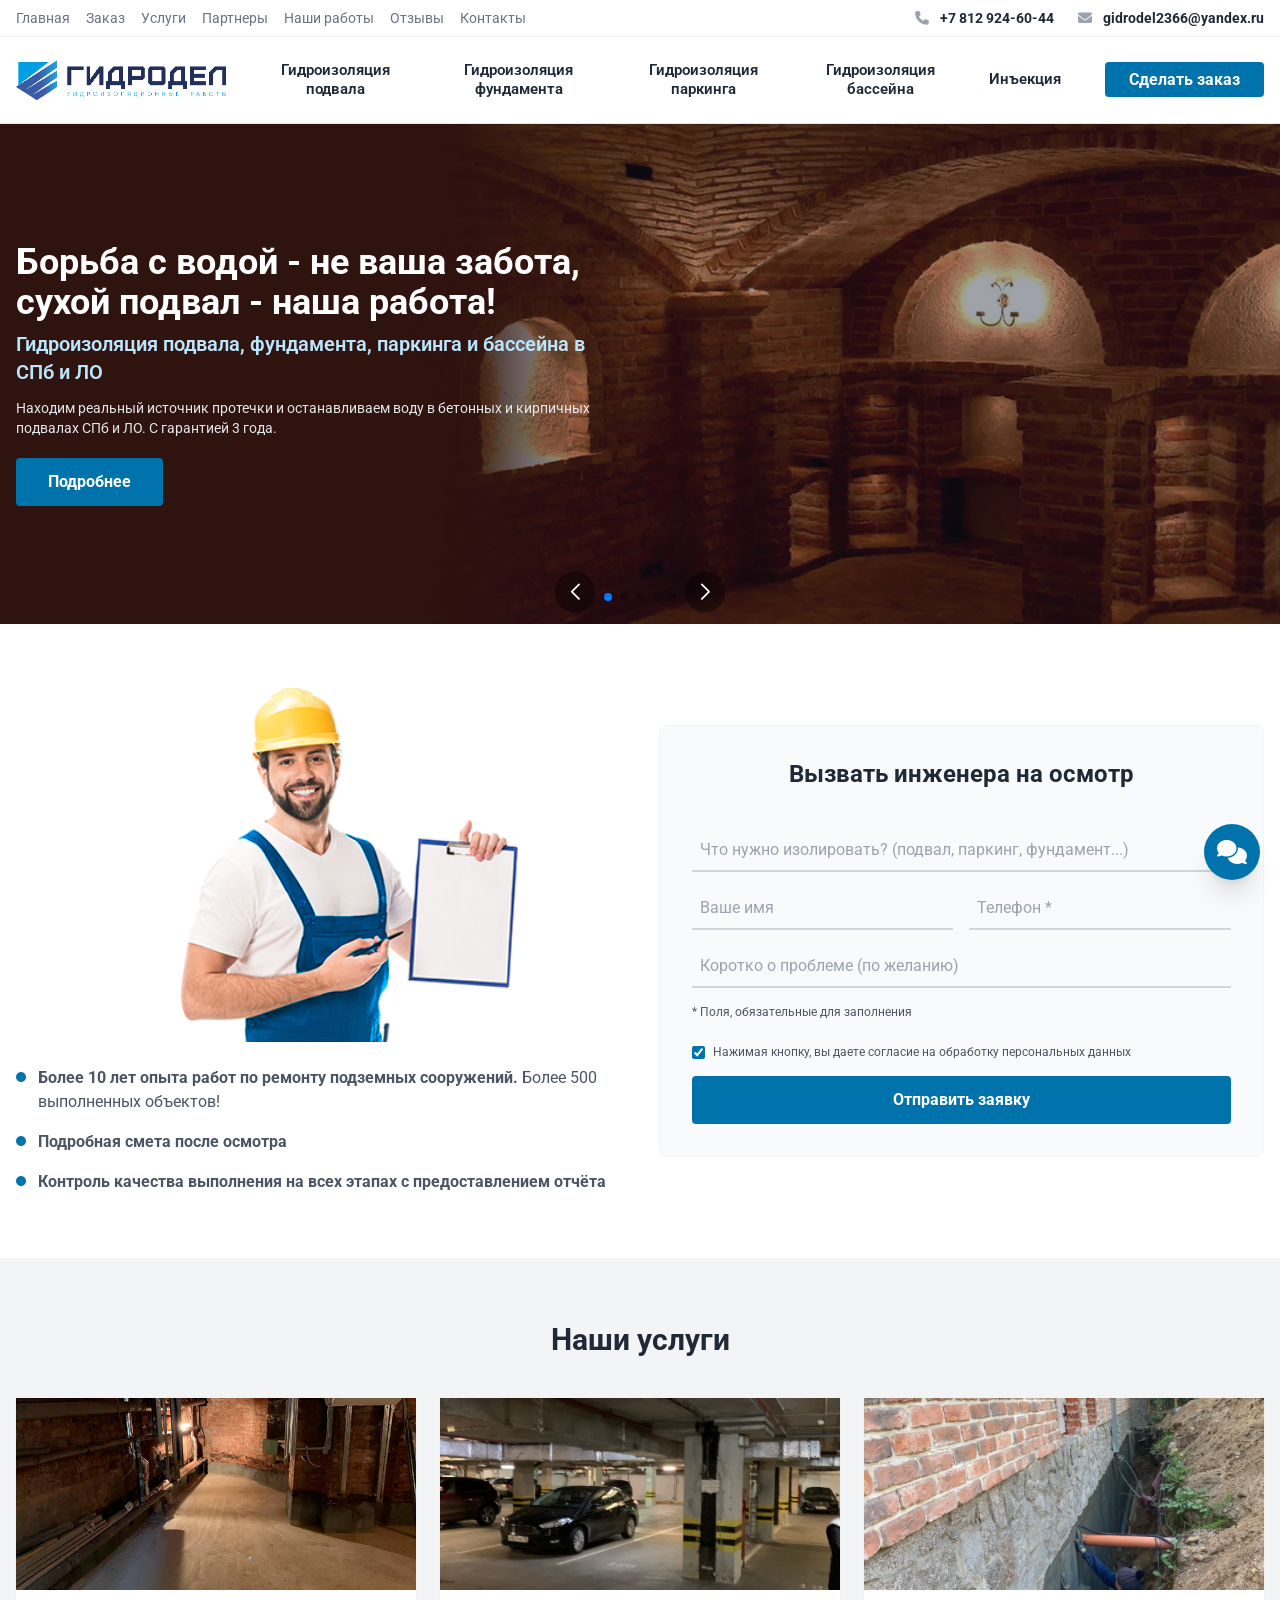
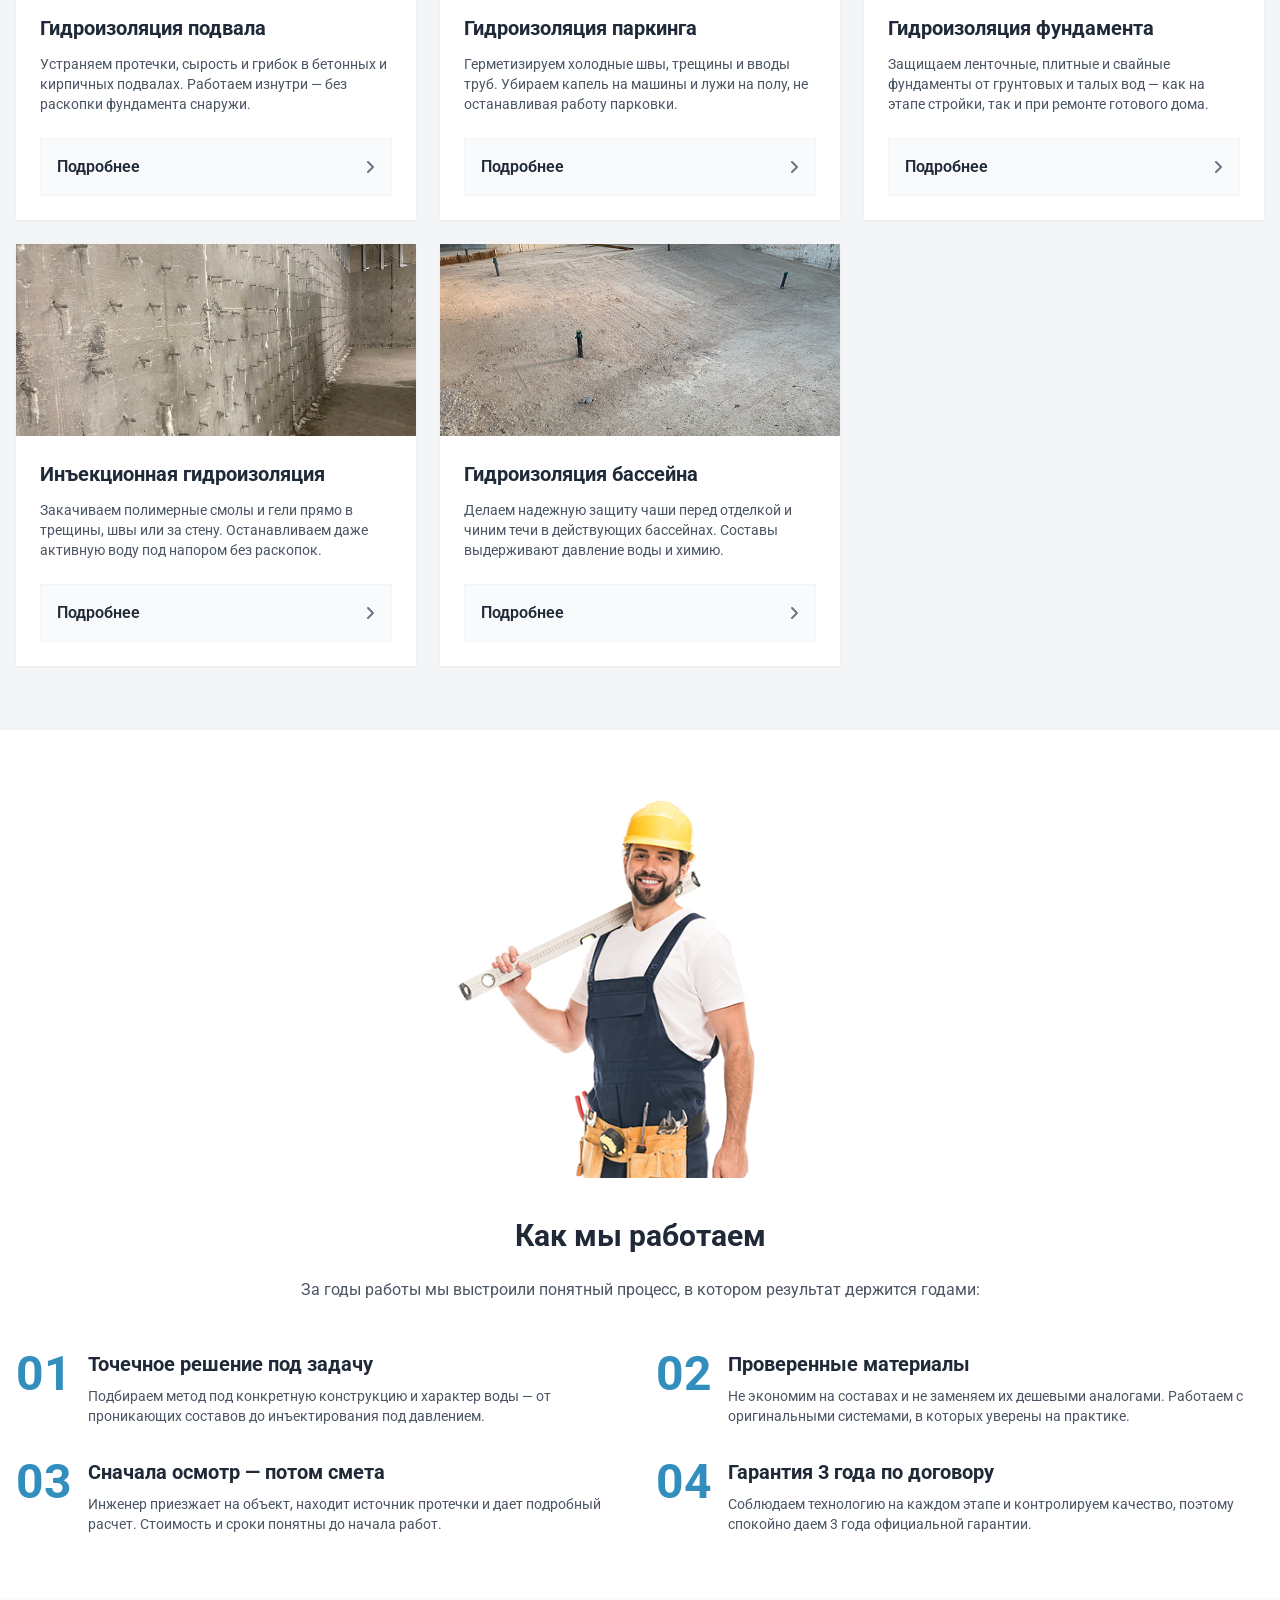
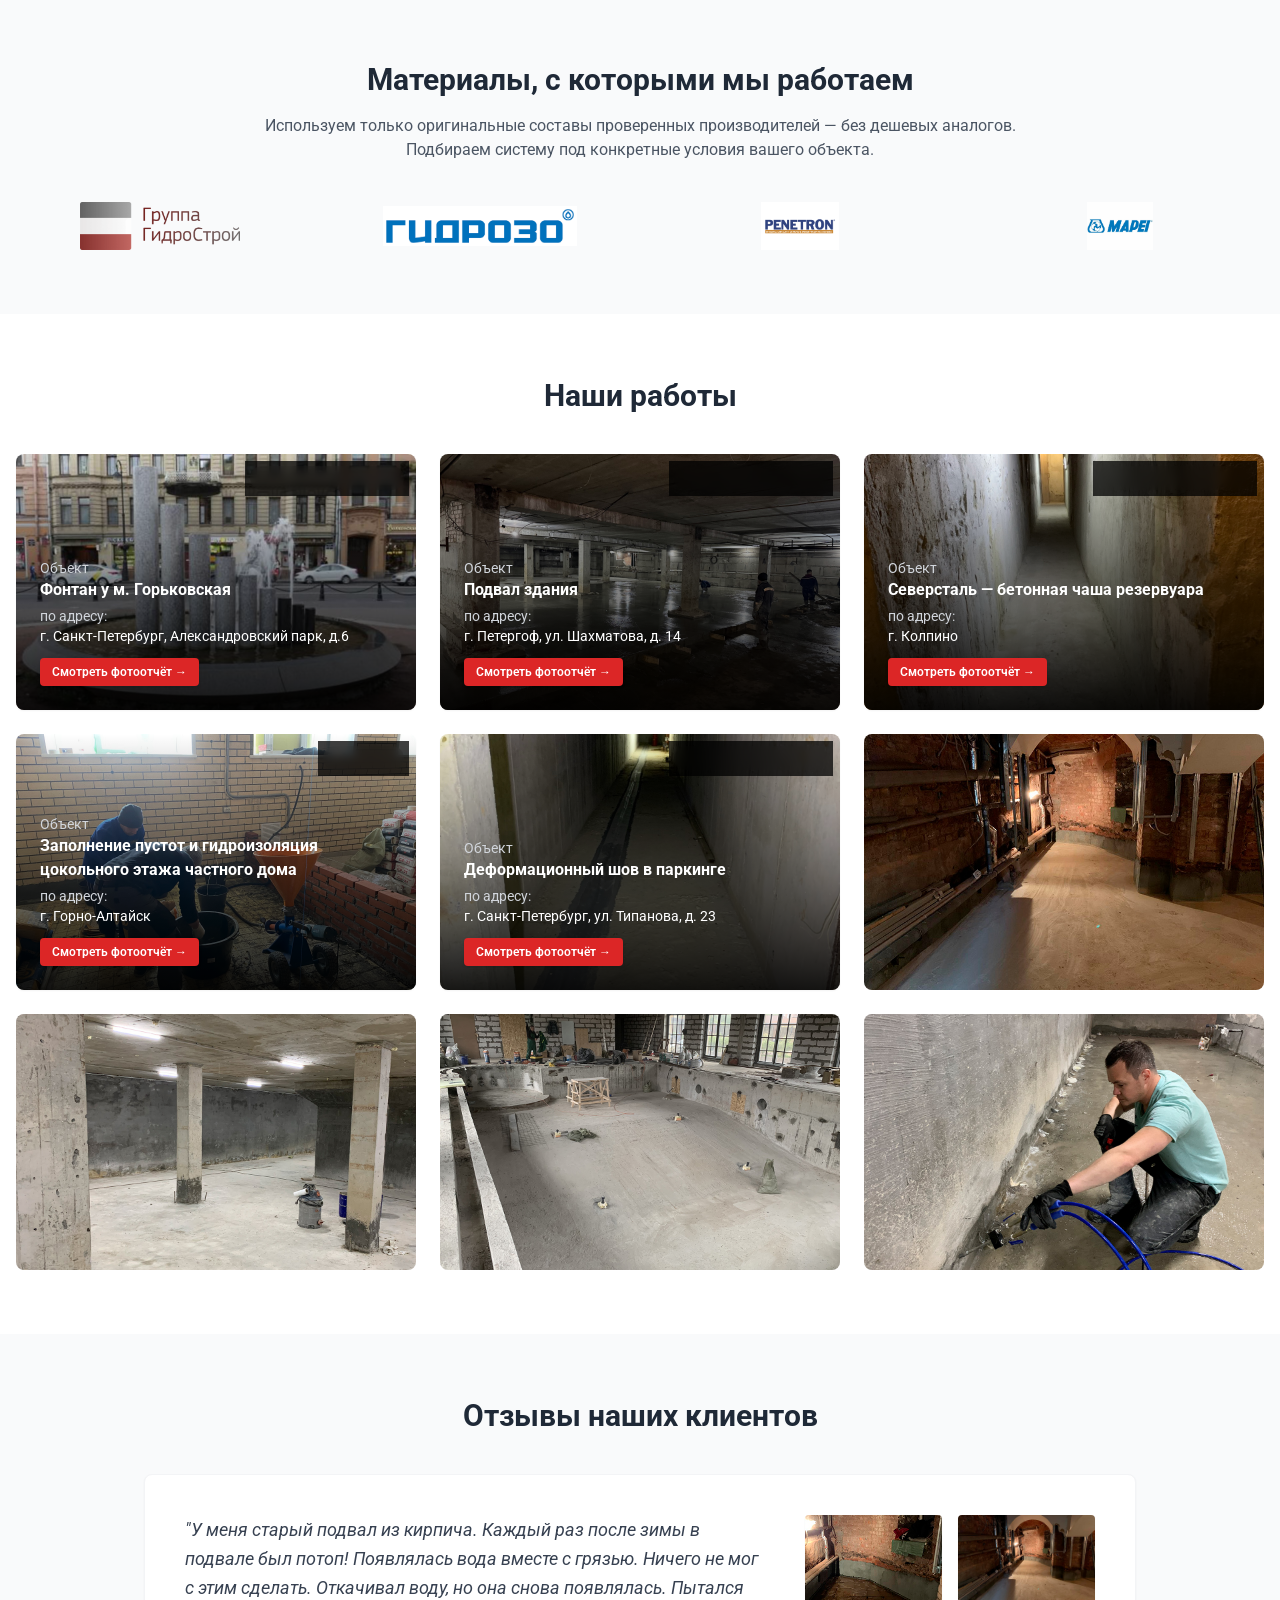
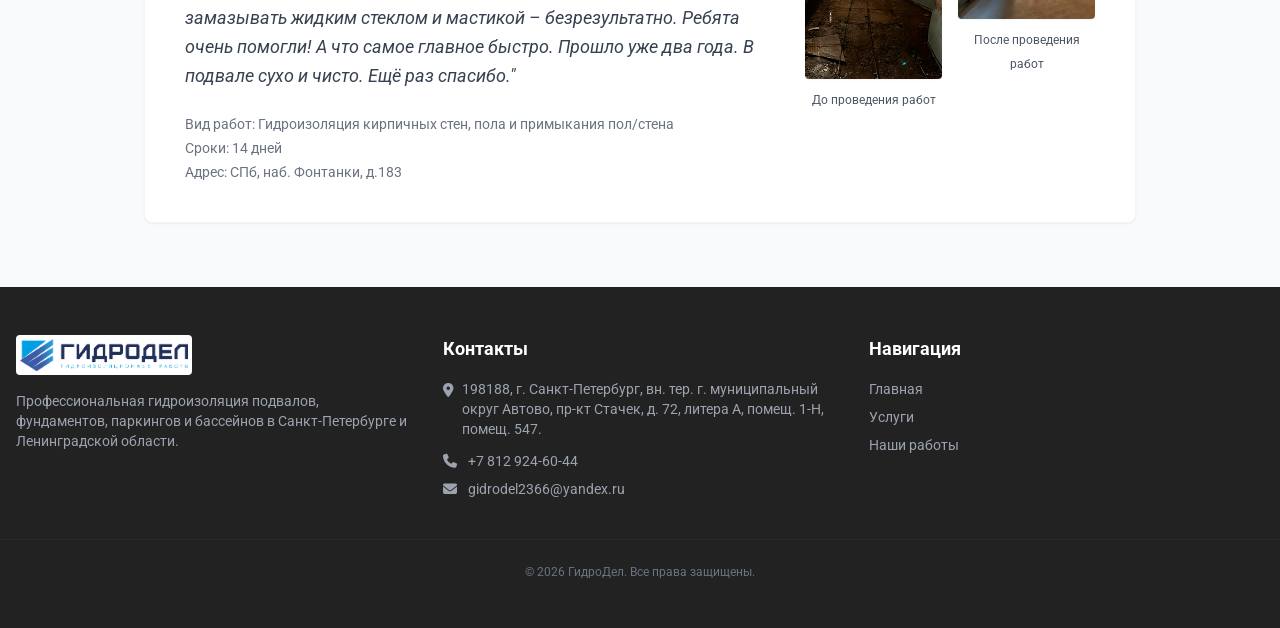
==== commit b0166869: "Уточнена формулировка H1 на главной: в СПб и ЛО" ====
--- a/index.html
+++ b/index.html
@@ -122,7 +122,7 @@
 <div class="relative z-10 max-w-7xl mx-auto px-4 w-full">
 <div class="max-w-xl text-white">
 <p class="text-2xl md:text-4xl font-bold mb-2 leading-tight">Борьба с водой - не ваша забота, сухой подвал - наша работа!</p>
-<h1 class="text-base md:text-xl font-semibold text-sky-200 mb-3 leading-snug">Гидроизоляция подвалов, фундаментов, паркингов и бассейнов в Санкт-Петербурге и Ленинградской области</h1>
+<h1 class="text-base md:text-xl font-semibold text-sky-200 mb-3 leading-snug">Гидроизоляция подвала, фундамента, паркинга и бассейна в СПб и ЛО</h1>
 <p class="text-xs md:text-sm text-gray-200 mb-5">Находим реальный источник протечки и останавливаем воду в бетонных и кирпичных подвалах СПб и ЛО. С гарантией 3 года.</p>
 <a href="podval.html" class="inline-block bg-brand-blue hover:bg-blue-700 text-white font-bold py-3 px-8 rounded transition-colors">Подробнее</a>
 </div>
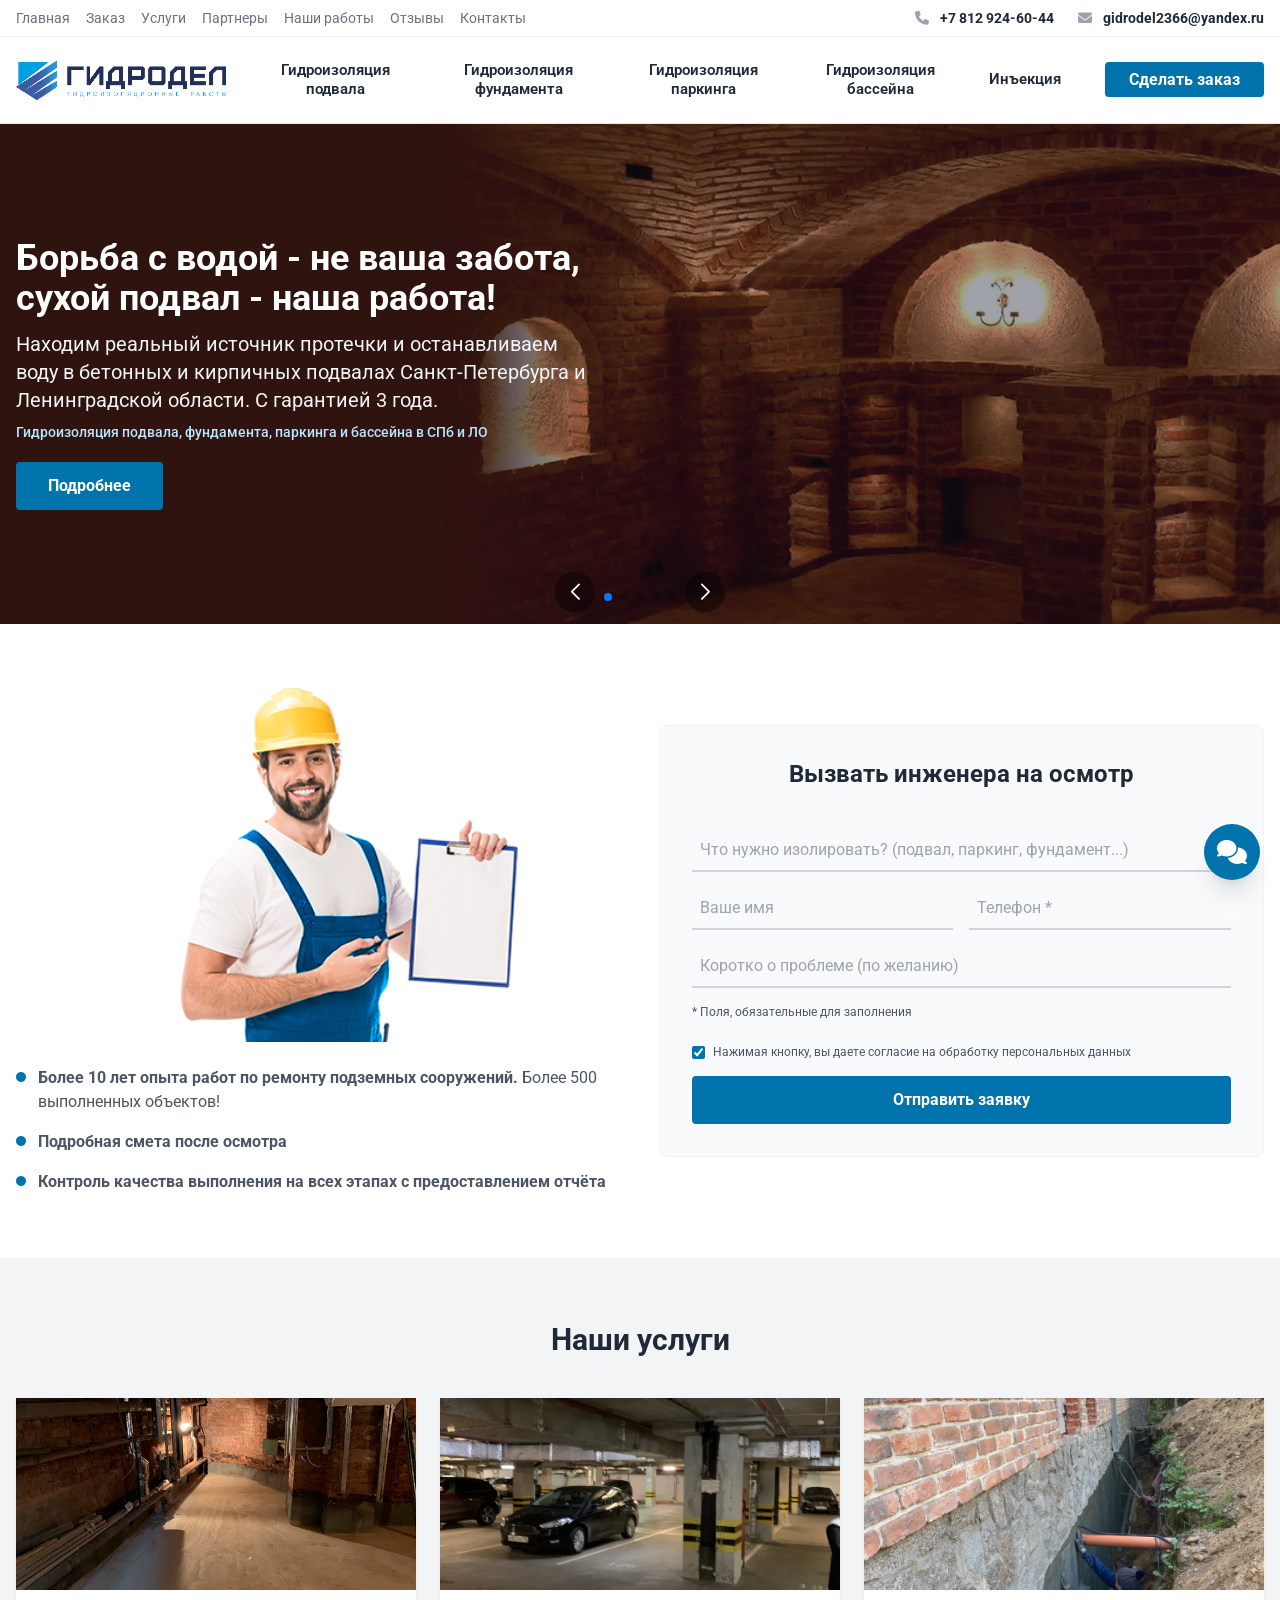
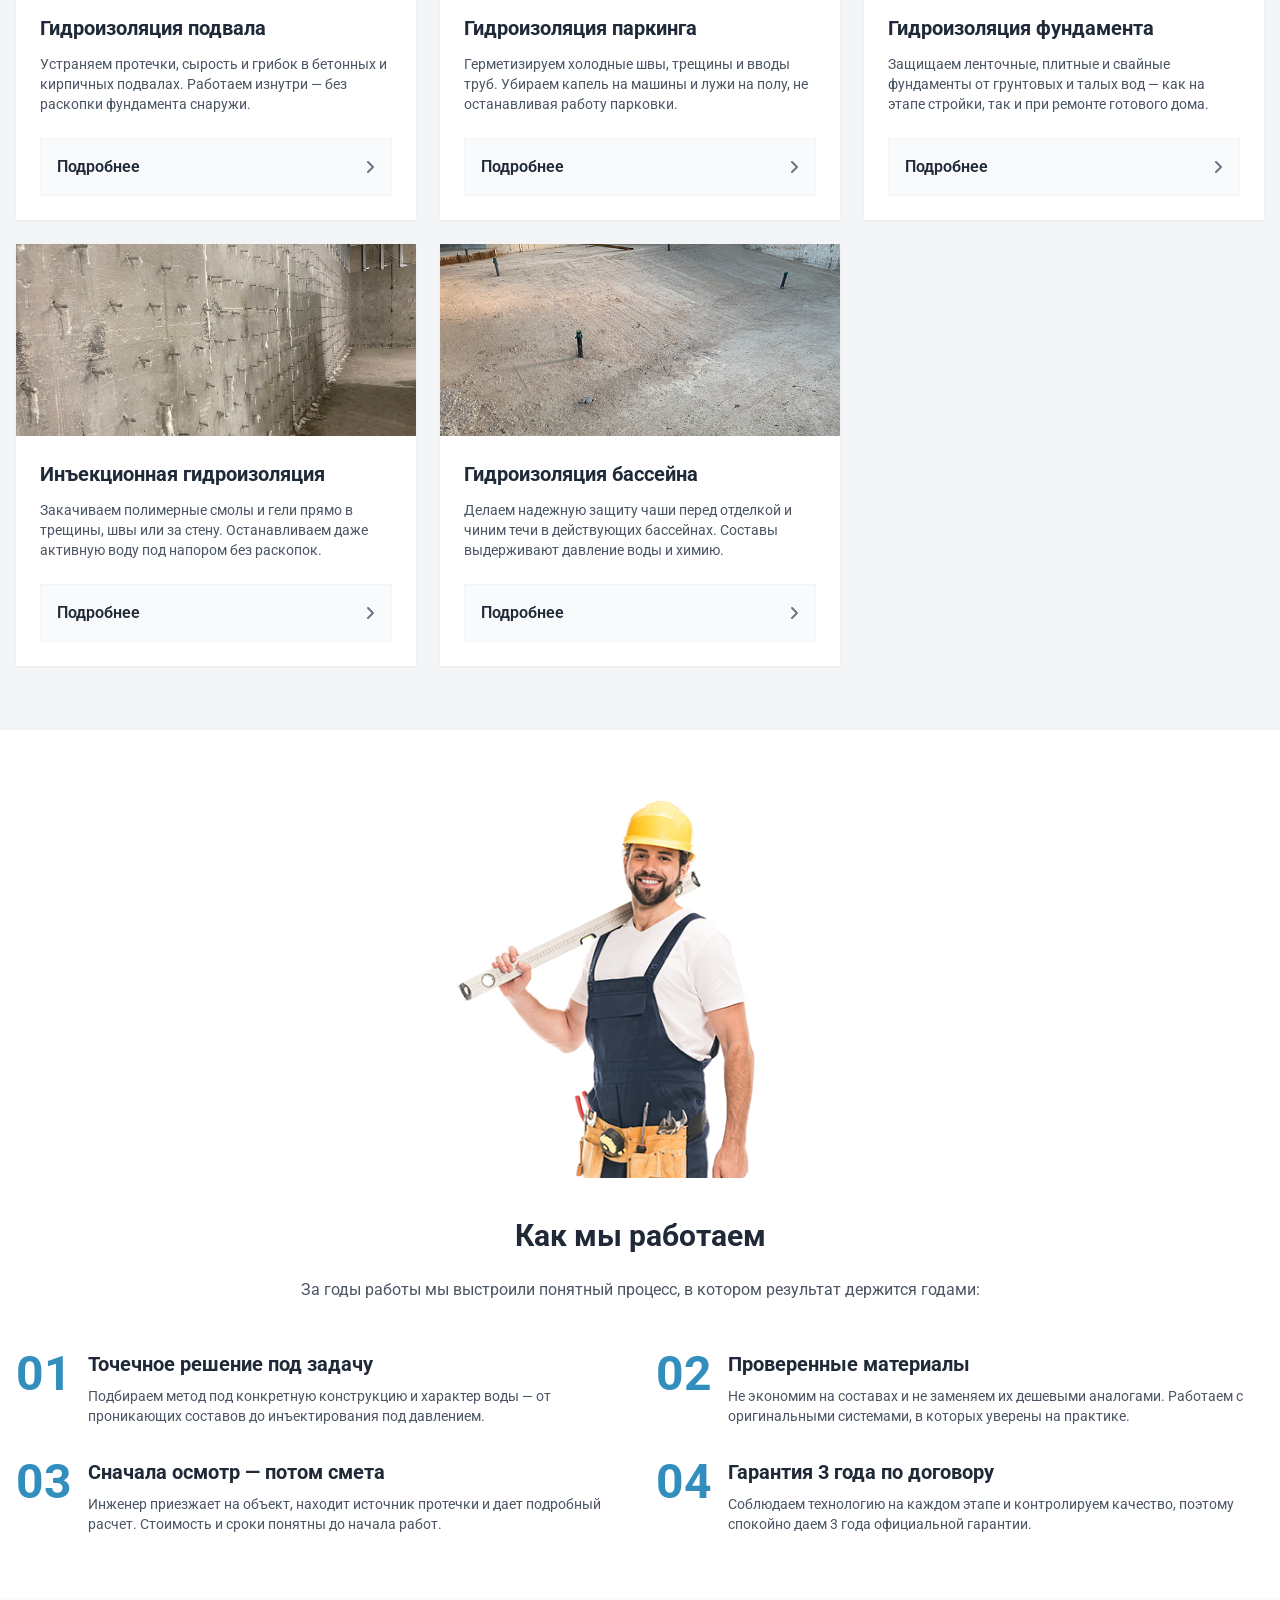
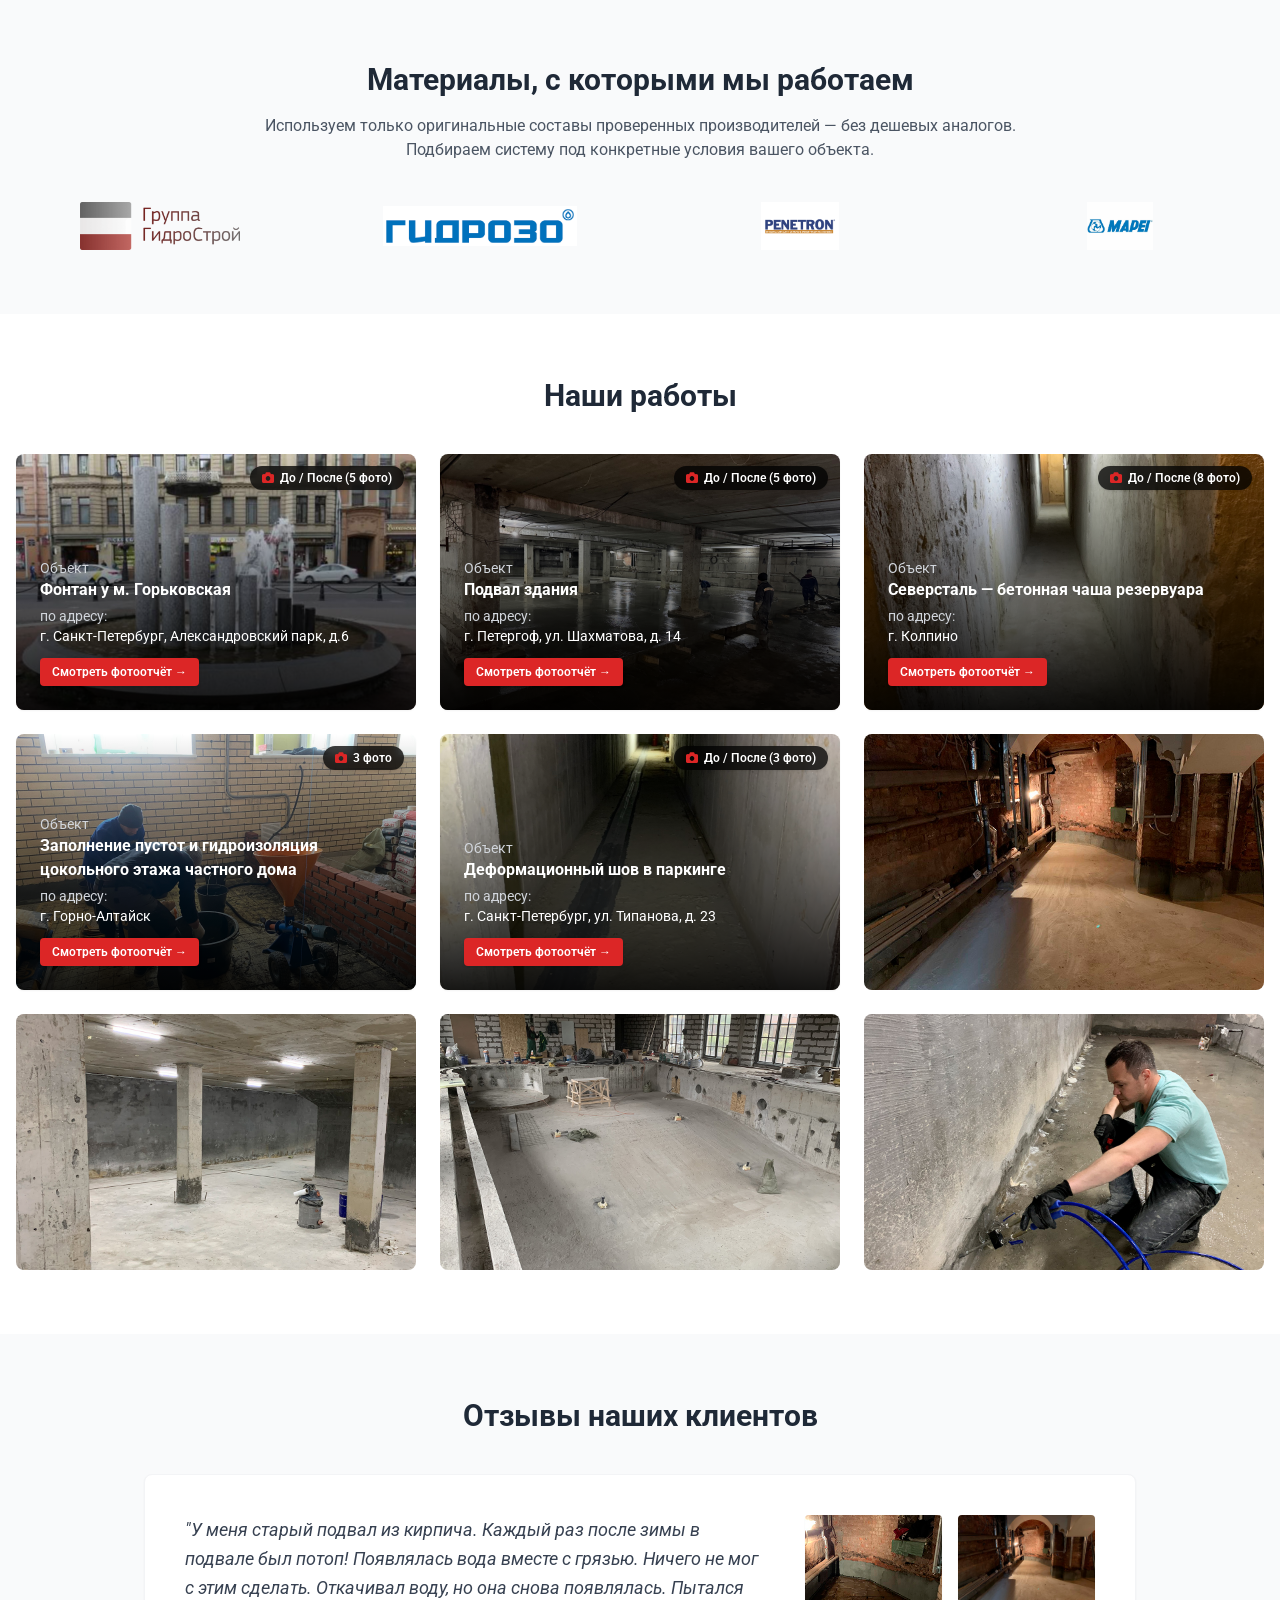
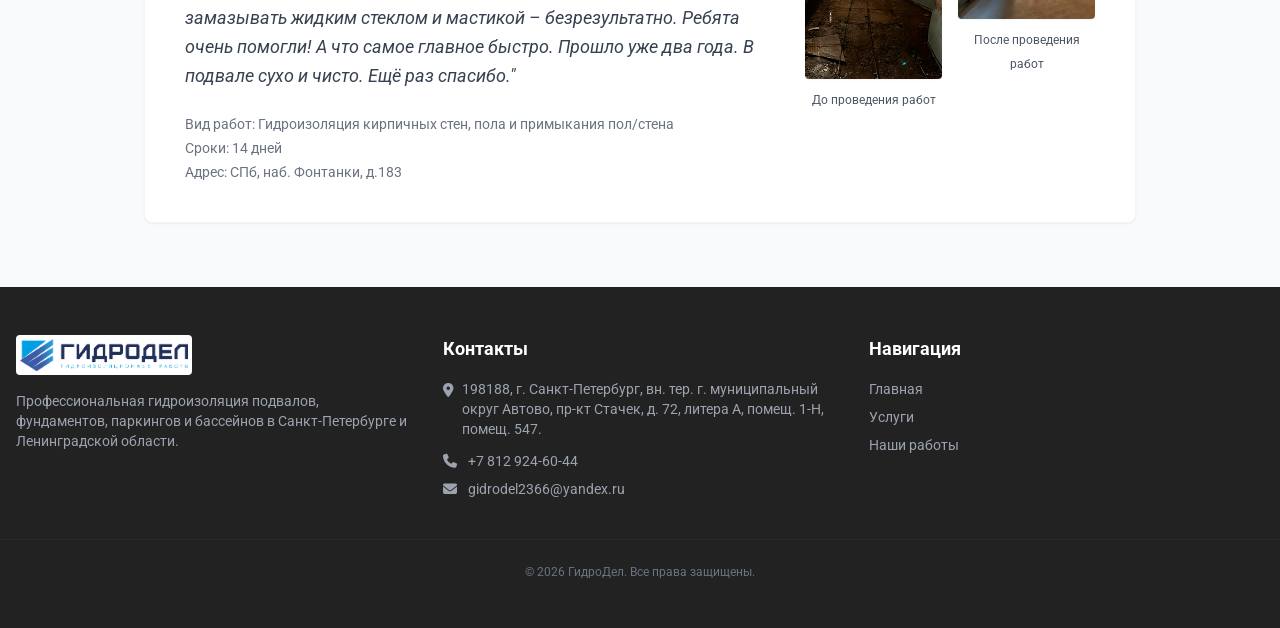
==== commit 9616e34c: "Первый слайд: переставлены описание и H1, убран повтор СПб и ЛО" ====
--- a/index.html
+++ b/index.html
@@ -121,9 +121,9 @@
 <img src="img/banner1.jpg" alt="Гидроизоляция подвала в Санкт-Петербурге" fetchpriority="high" width="1320" height="500" class="absolute inset-0 w-full h-full object-cover opacity-60">
 <div class="relative z-10 max-w-7xl mx-auto px-4 w-full">
 <div class="max-w-xl text-white">
-<p class="text-2xl md:text-4xl font-bold mb-2 leading-tight">Борьба с водой - не ваша забота, сухой подвал - наша работа!</p>
-<h1 class="text-base md:text-xl font-semibold text-sky-200 mb-3 leading-snug">Гидроизоляция подвала, фундамента, паркинга и бассейна в СПб и ЛО</h1>
-<p class="text-xs md:text-sm text-gray-200 mb-5">Находим реальный источник протечки и останавливаем воду в бетонных и кирпичных подвалах СПб и ЛО. С гарантией 3 года.</p>
+<p class="text-2xl md:text-4xl font-bold mb-3 leading-tight">Борьба с водой - не ваша забота, сухой подвал - наша работа!</p>
+<p class="text-base md:text-xl text-gray-100 mb-2 leading-snug">Находим реальный источник протечки и останавливаем воду в бетонных и кирпичных подвалах Санкт-Петербурга и Ленинградской области. С гарантией 3 года.</p>
+<h1 class="text-xs md:text-sm font-medium text-sky-200 mb-5">Гидроизоляция подвала, фундамента, паркинга и бассейна в СПб и ЛО</h1>
 <a href="podval.html" class="inline-block bg-brand-blue hover:bg-blue-700 text-white font-bold py-3 px-8 rounded transition-colors">Подробнее</a>
 </div>
 </div>
